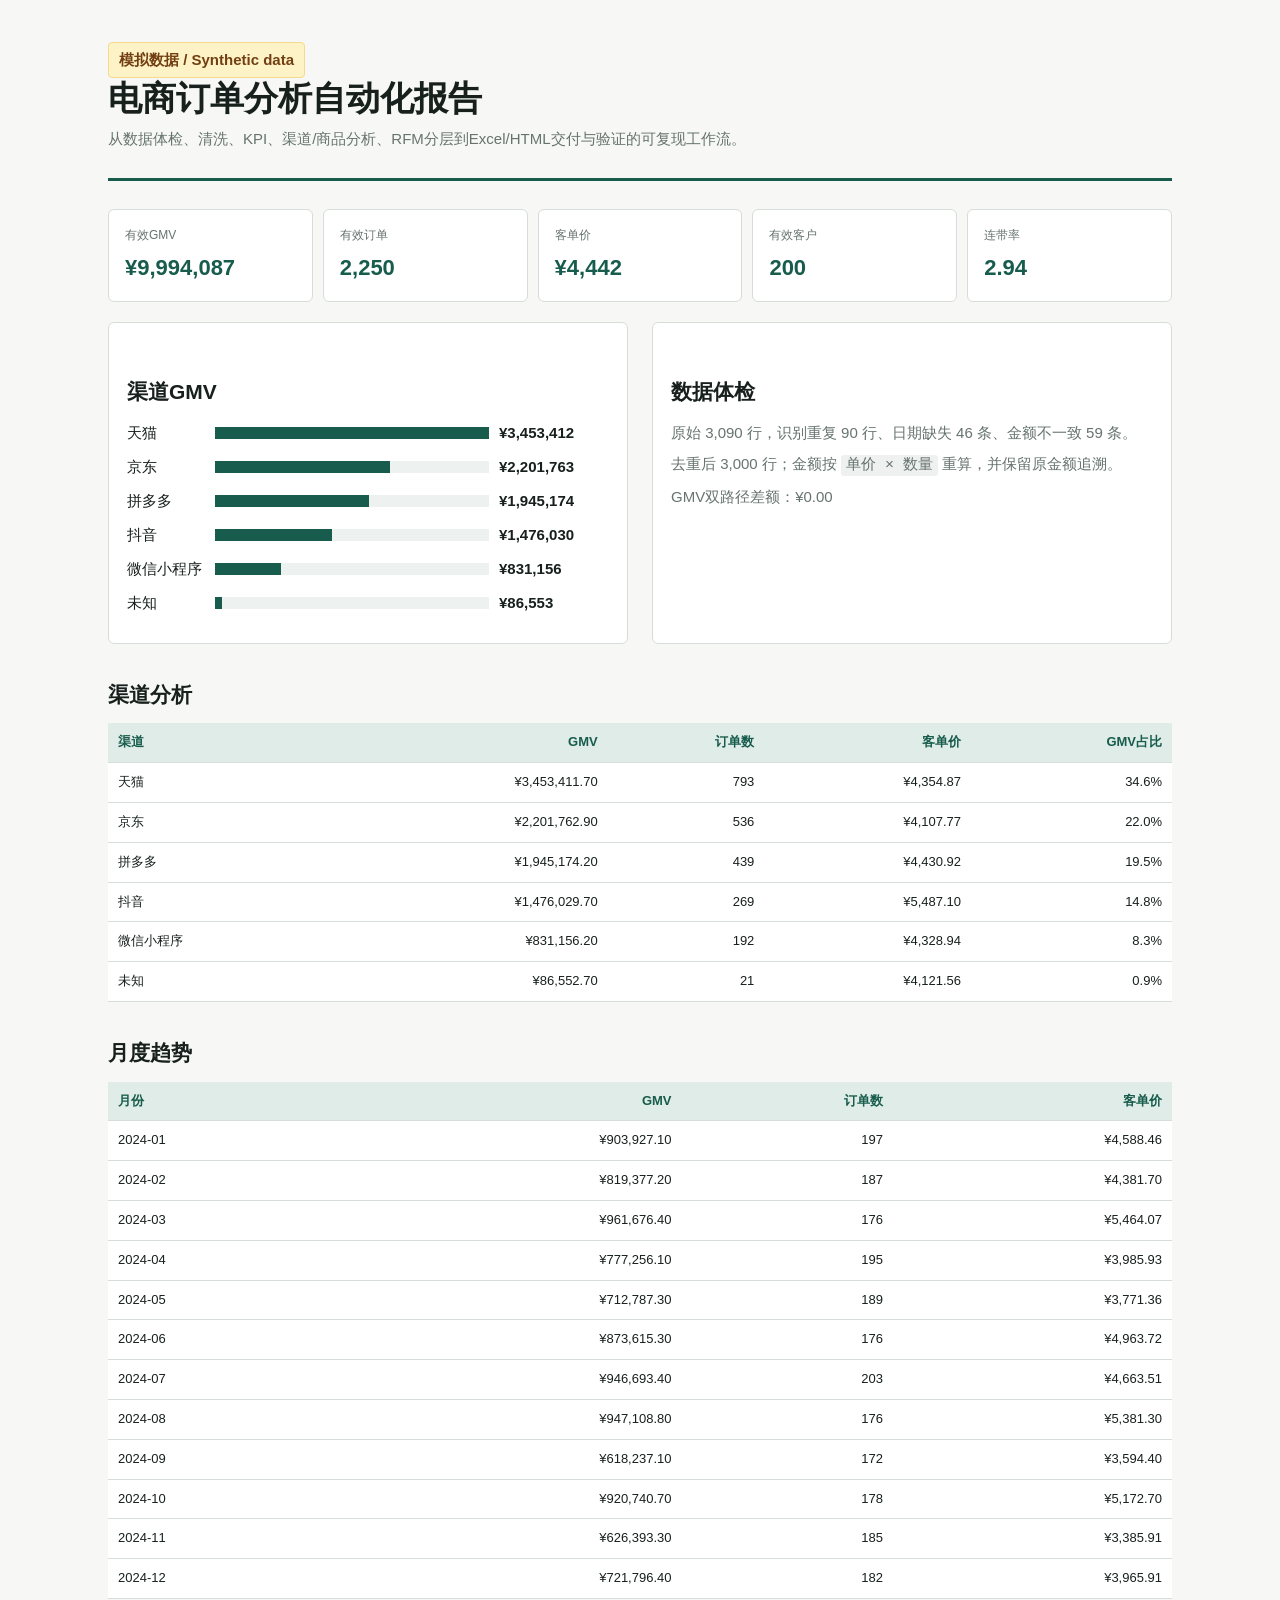
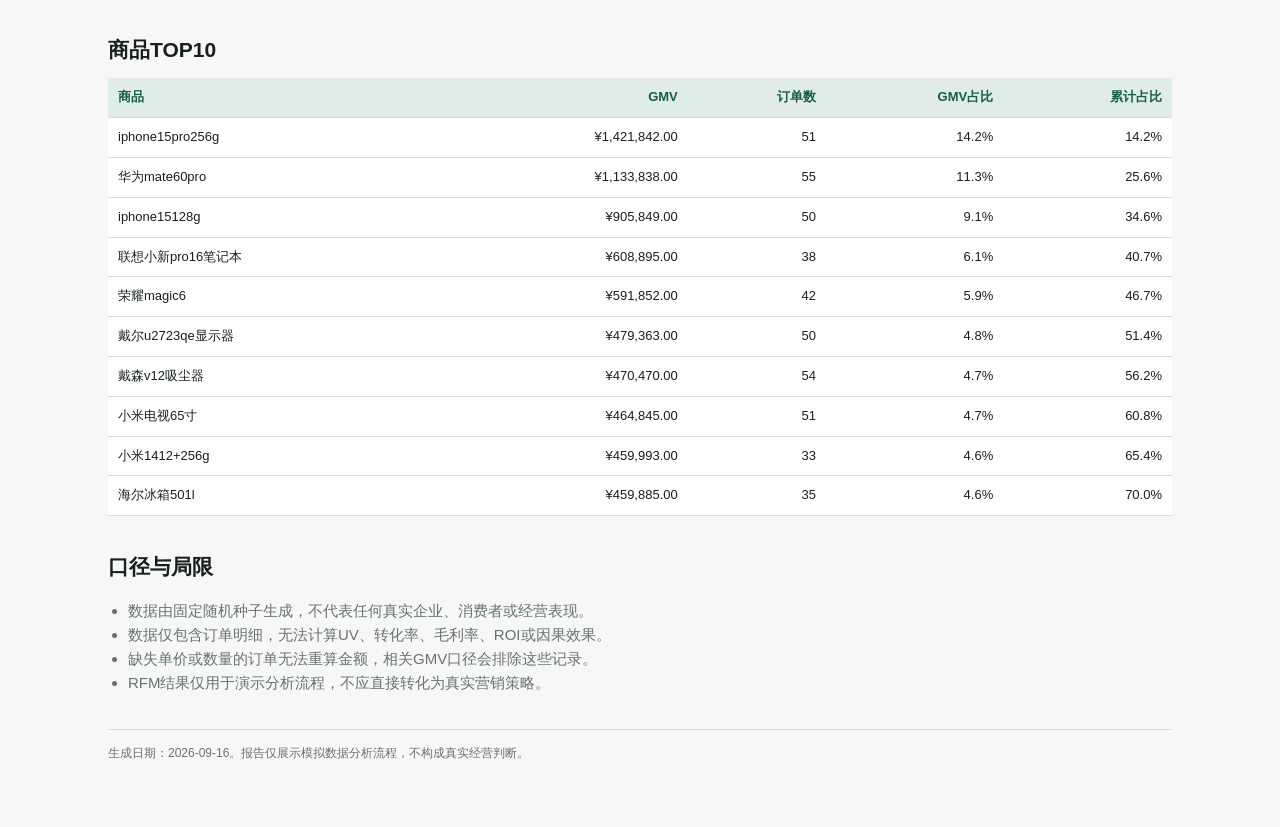
==== artifacts/demo/report.html @ fef367ff "feat: publish reproducible ecommerce analytics agent" ====
<!doctype html>
<html lang="zh-CN"><head><meta charset="utf-8"><meta name="viewport" content="width=device-width,initial-scale=1">
<title>电商订单分析报告（模拟数据）</title><style>
:root{--ink:#17201d;--muted:#66736e;--green:#175c4c;--mint:#dfece7;--paper:#f7f8f6;--line:#d7ddd9;--amber:#b66a19}
*{box-sizing:border-box}body{margin:0;background:var(--paper);color:var(--ink);font:15px/1.6 "Microsoft YaHei",Arial,sans-serif}
main{max-width:1120px;margin:auto;padding:42px 28px 64px}header{border-bottom:3px solid var(--green);padding-bottom:20px;margin-bottom:28px}
h1{font-size:34px;line-height:1.2;margin:0 0 8px}h2{font-size:21px;margin:34px 0 12px}p{margin:7px 0;color:var(--muted)}
.notice{display:inline-block;color:#713f12;background:#fef3c7;border:1px solid #f5d98d;padding:5px 10px;border-radius:4px;font-weight:700}
.kpis{display:grid;grid-template-columns:repeat(5,1fr);gap:10px;margin:20px 0}.kpi{background:white;border:1px solid var(--line);padding:16px;border-radius:6px}
.kpi span{display:block;color:var(--muted);font-size:12px}.kpi strong{display:block;font-size:22px;margin-top:5px;color:var(--green)}
.grid{display:grid;grid-template-columns:1fr 1fr;gap:24px}.panel{background:white;border:1px solid var(--line);padding:18px;border-radius:6px}
.bar-row{display:grid;grid-template-columns:78px 1fr 110px;gap:10px;align-items:center;margin:10px 0}.track{height:12px;background:#edf1ef}.track i{display:block;height:100%;background:var(--green)}
table{width:100%;border-collapse:collapse;background:white;font-size:13px}th,td{padding:9px 10px;border-bottom:1px solid var(--line);text-align:right}th{background:var(--mint);color:var(--green)}th:first-child,td:first-child{text-align:left}
code{background:#eef1ef;padding:2px 5px;border-radius:3px}ul{padding-left:20px;color:var(--muted)}footer{margin-top:34px;padding-top:14px;border-top:1px solid var(--line);color:var(--muted);font-size:12px}
@media(max-width:800px){.kpis{grid-template-columns:repeat(2,1fr)}.grid{grid-template-columns:1fr}main{padding:26px 14px}h1{font-size:28px}}
</style></head><body><main>
<header><span class="notice">模拟数据 / Synthetic data</span><h1>电商订单分析自动化报告</h1>
<p>从数据体检、清洗、KPI、渠道/商品分析、RFM分层到Excel/HTML交付与验证的可复现工作流。</p></header>
<section class="kpis">
<div class="kpi"><span>有效GMV</span><strong>¥9,994,087</strong></div>
<div class="kpi"><span>有效订单</span><strong>2,250</strong></div>
<div class="kpi"><span>客单价</span><strong>¥4,442</strong></div>
<div class="kpi"><span>有效客户</span><strong>200</strong></div>
<div class="kpi"><span>连带率</span><strong>2.94</strong></div>
</section>
<section class="grid"><div class="panel"><h2>渠道GMV</h2><div class="bar-row"><span>天猫</span><div class="track"><i style="width:100.0%"></i></div><b>¥3,453,412</b></div><div class="bar-row"><span>京东</span><div class="track"><i style="width:63.8%"></i></div><b>¥2,201,763</b></div><div class="bar-row"><span>拼多多</span><div class="track"><i style="width:56.3%"></i></div><b>¥1,945,174</b></div><div class="bar-row"><span>抖音</span><div class="track"><i style="width:42.7%"></i></div><b>¥1,476,030</b></div><div class="bar-row"><span>微信小程序</span><div class="track"><i style="width:24.1%"></i></div><b>¥831,156</b></div><div class="bar-row"><span>未知</span><div class="track"><i style="width:2.5%"></i></div><b>¥86,553</b></div></div><div class="panel"><h2>数据体检</h2>
<p>原始 3,090 行，识别重复 90 行、日期缺失 46 条、金额不一致 59 条。</p>
<p>去重后 3,000 行；金额按 <code>单价 × 数量</code> 重算，并保留原金额追溯。</p>
<p>GMV双路径差额：¥0.00</p></div></section>
<h2>渠道分析</h2><div style='overflow:auto'><table><thead><tr><th>渠道</th><th>GMV</th><th>订单数</th><th>客单价</th><th>GMV占比</th></tr></thead><tbody><tr><td>天猫</td><td>¥3,453,411.70</td><td>793</td><td>¥4,354.87</td><td>34.6%</td></tr><tr><td>京东</td><td>¥2,201,762.90</td><td>536</td><td>¥4,107.77</td><td>22.0%</td></tr><tr><td>拼多多</td><td>¥1,945,174.20</td><td>439</td><td>¥4,430.92</td><td>19.5%</td></tr><tr><td>抖音</td><td>¥1,476,029.70</td><td>269</td><td>¥5,487.10</td><td>14.8%</td></tr><tr><td>微信小程序</td><td>¥831,156.20</td><td>192</td><td>¥4,328.94</td><td>8.3%</td></tr><tr><td>未知</td><td>¥86,552.70</td><td>21</td><td>¥4,121.56</td><td>0.9%</td></tr></tbody></table></div>
<h2>月度趋势</h2><div style='overflow:auto'><table><thead><tr><th>月份</th><th>GMV</th><th>订单数</th><th>客单价</th></tr></thead><tbody><tr><td>2024-01</td><td>¥903,927.10</td><td>197</td><td>¥4,588.46</td></tr><tr><td>2024-02</td><td>¥819,377.20</td><td>187</td><td>¥4,381.70</td></tr><tr><td>2024-03</td><td>¥961,676.40</td><td>176</td><td>¥5,464.07</td></tr><tr><td>2024-04</td><td>¥777,256.10</td><td>195</td><td>¥3,985.93</td></tr><tr><td>2024-05</td><td>¥712,787.30</td><td>189</td><td>¥3,771.36</td></tr><tr><td>2024-06</td><td>¥873,615.30</td><td>176</td><td>¥4,963.72</td></tr><tr><td>2024-07</td><td>¥946,693.40</td><td>203</td><td>¥4,663.51</td></tr><tr><td>2024-08</td><td>¥947,108.80</td><td>176</td><td>¥5,381.30</td></tr><tr><td>2024-09</td><td>¥618,237.10</td><td>172</td><td>¥3,594.40</td></tr><tr><td>2024-10</td><td>¥920,740.70</td><td>178</td><td>¥5,172.70</td></tr><tr><td>2024-11</td><td>¥626,393.30</td><td>185</td><td>¥3,385.91</td></tr><tr><td>2024-12</td><td>¥721,796.40</td><td>182</td><td>¥3,965.91</td></tr></tbody></table></div>
<h2>商品TOP10</h2><div style='overflow:auto'><table><thead><tr><th>商品</th><th>GMV</th><th>订单数</th><th>GMV占比</th><th>累计占比</th></tr></thead><tbody><tr><td>iphone15pro256g</td><td>¥1,421,842.00</td><td>51</td><td>14.2%</td><td>14.2%</td></tr><tr><td>华为mate60pro</td><td>¥1,133,838.00</td><td>55</td><td>11.3%</td><td>25.6%</td></tr><tr><td>iphone15128g</td><td>¥905,849.00</td><td>50</td><td>9.1%</td><td>34.6%</td></tr><tr><td>联想小新pro16笔记本</td><td>¥608,895.00</td><td>38</td><td>6.1%</td><td>40.7%</td></tr><tr><td>荣耀magic6</td><td>¥591,852.00</td><td>42</td><td>5.9%</td><td>46.7%</td></tr><tr><td>戴尔u2723qe显示器</td><td>¥479,363.00</td><td>50</td><td>4.8%</td><td>51.4%</td></tr><tr><td>戴森v12吸尘器</td><td>¥470,470.00</td><td>54</td><td>4.7%</td><td>56.2%</td></tr><tr><td>小米电视65寸</td><td>¥464,845.00</td><td>51</td><td>4.7%</td><td>60.8%</td></tr><tr><td>小米1412+256g</td><td>¥459,993.00</td><td>33</td><td>4.6%</td><td>65.4%</td></tr><tr><td>海尔冰箱501l</td><td>¥459,885.00</td><td>35</td><td>4.6%</td><td>70.0%</td></tr></tbody></table></div>
<h2>口径与局限</h2><ul><li>数据由固定随机种子生成，不代表任何真实企业、消费者或经营表现。</li><li>数据仅包含订单明细，无法计算UV、转化率、毛利率、ROI或因果效果。</li><li>缺失单价或数量的订单无法重算金额，相关GMV口径会排除这些记录。</li><li>RFM结果仅用于演示分析流程，不应直接转化为真实营销策略。</li></ul>
<footer>生成日期：2026-09-16。报告仅展示模拟数据分析流程，不构成真实经营判断。</footer>
</main></body></html>
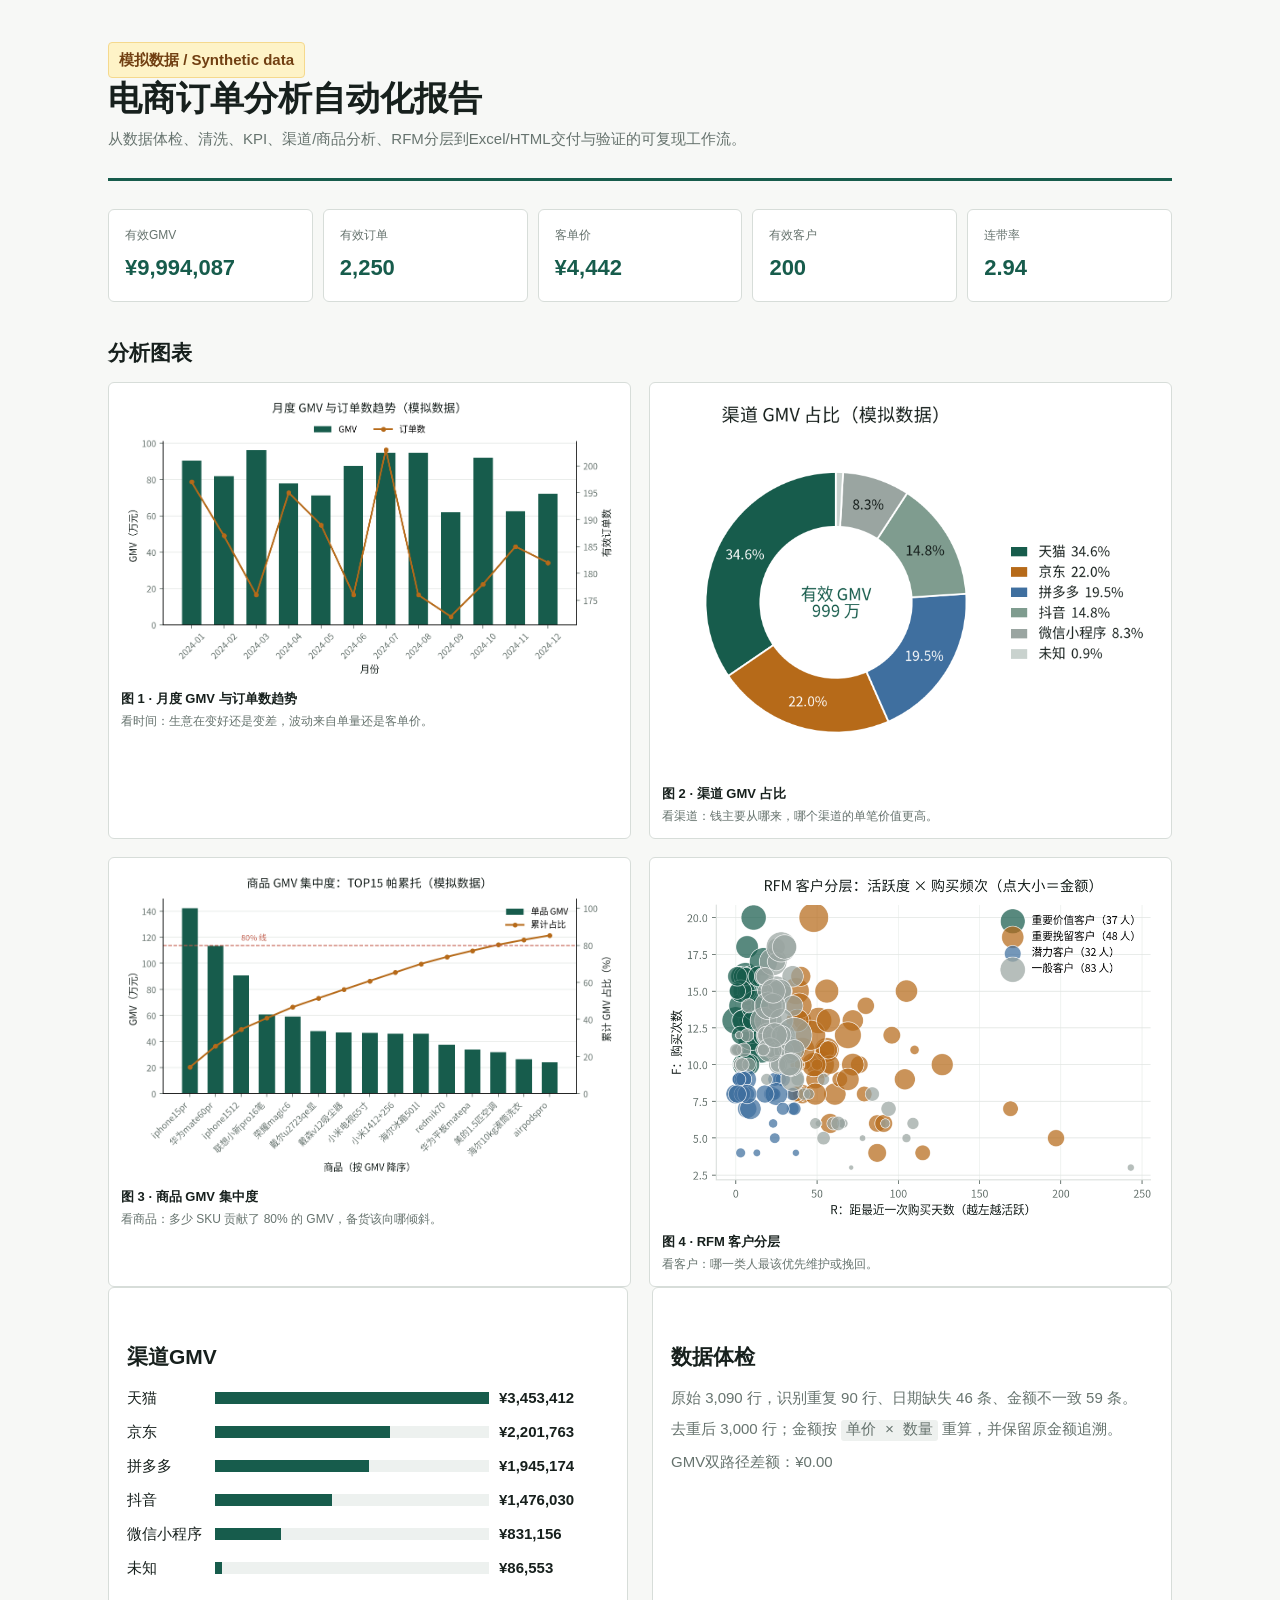
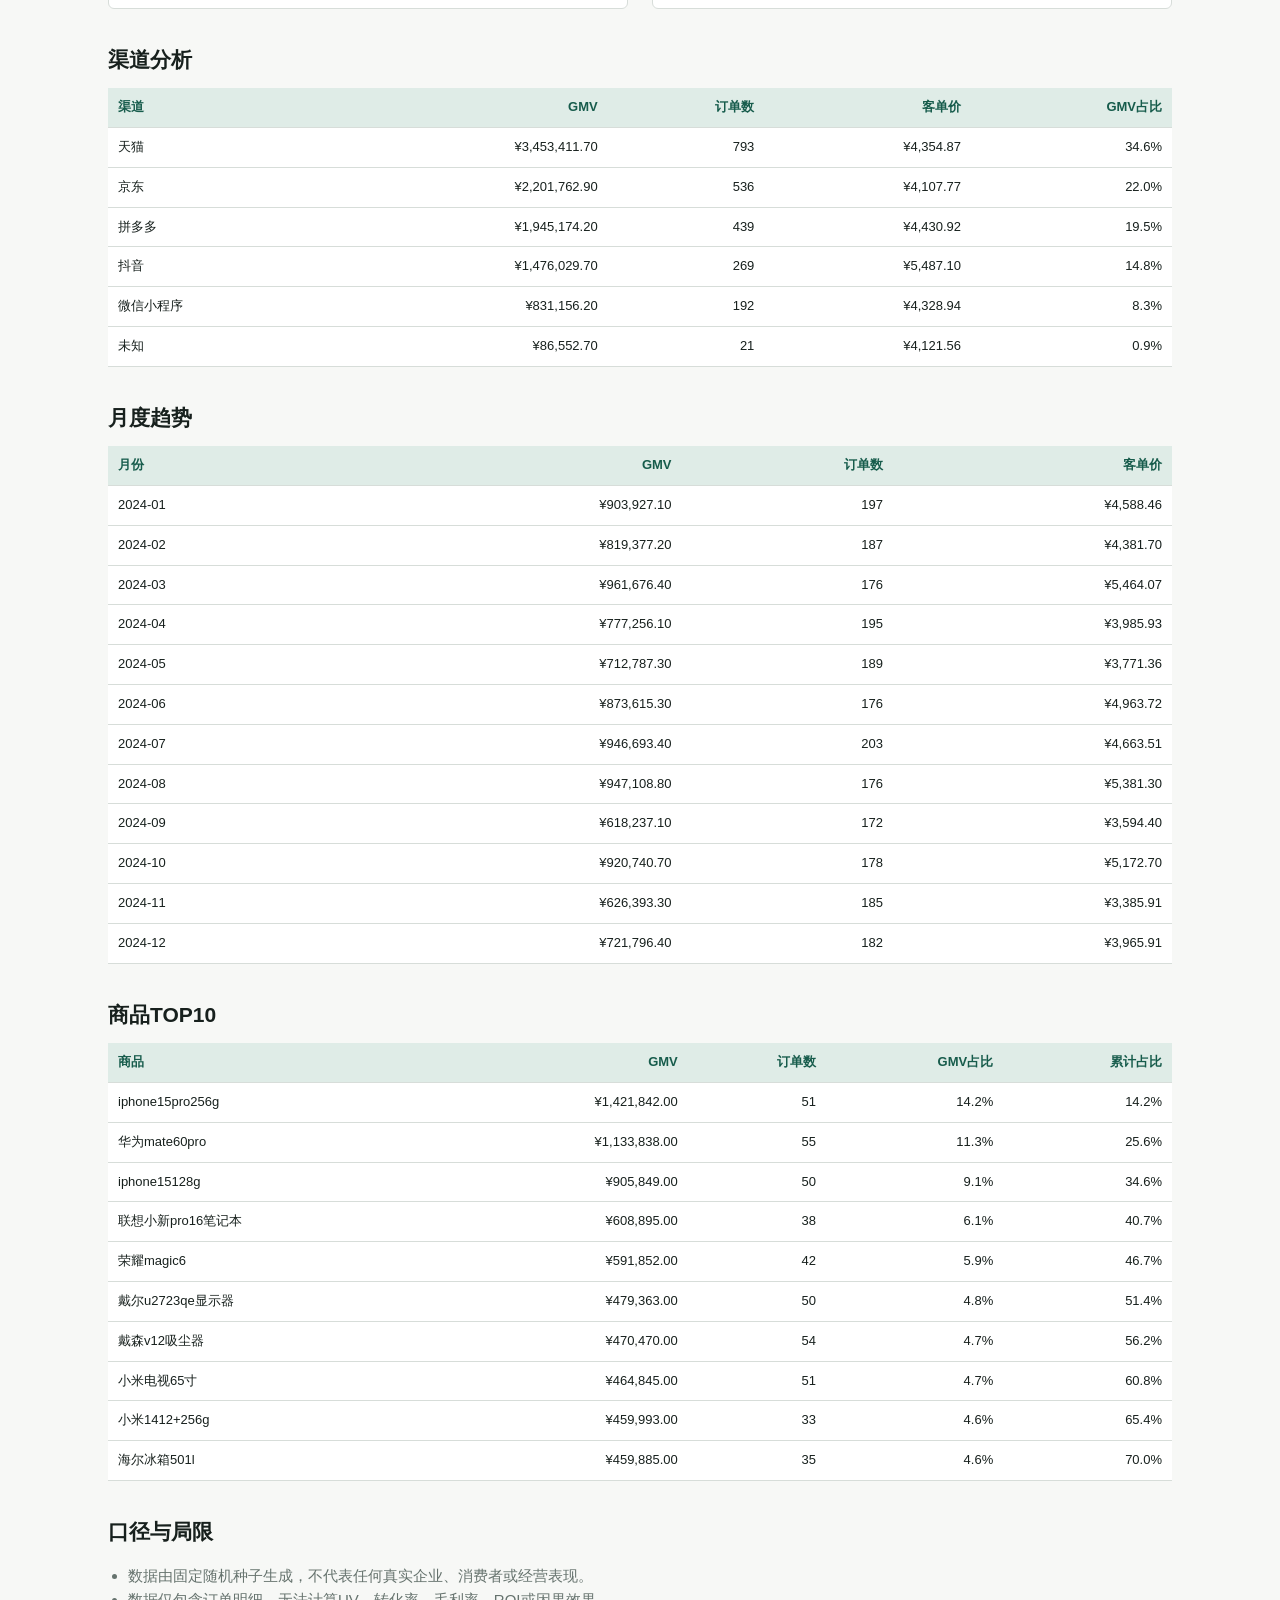
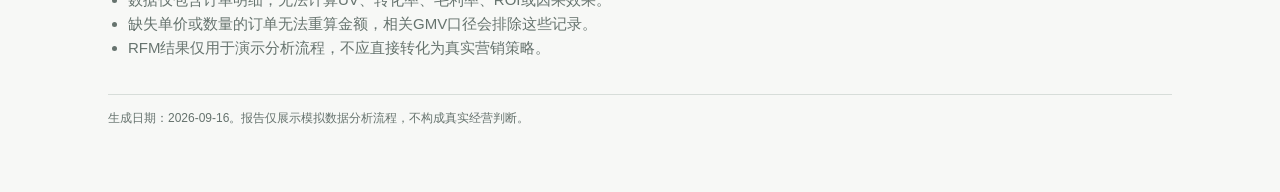
==== commit 53f08598: "chore: 统一 YAML 行尾并重生成示例产物 - .gitattributes 补充 yml/yaml 的 eol=lf，避免工作流文件在 Windows 上被检出为 CRLF - artifa" ====
--- a/artifacts/demo/report.html
+++ b/artifacts/demo/report.html
@@ -12,7 +12,10 @@
 .bar-row{display:grid;grid-template-columns:78px 1fr 110px;gap:10px;align-items:center;margin:10px 0}.track{height:12px;background:#edf1ef}.track i{display:block;height:100%;background:var(--green)}
 table{width:100%;border-collapse:collapse;background:white;font-size:13px}th,td{padding:9px 10px;border-bottom:1px solid var(--line);text-align:right}th{background:var(--mint);color:var(--green)}th:first-child,td:first-child{text-align:left}
 code{background:#eef1ef;padding:2px 5px;border-radius:3px}ul{padding-left:20px;color:var(--muted)}footer{margin-top:34px;padding-top:14px;border-top:1px solid var(--line);color:var(--muted);font-size:12px}
-@media(max-width:800px){.kpis{grid-template-columns:repeat(2,1fr)}.grid{grid-template-columns:1fr}main{padding:26px 14px}h1{font-size:28px}}
+.charts{display:grid;grid-template-columns:1fr 1fr;gap:18px}.chart{margin:0;background:white;border:1px solid var(--line);padding:12px;border-radius:6px}
+.chart img{width:100%;height:auto;display:block}.chart figcaption{margin-top:8px;font-size:12px;color:var(--muted)}
+.chart figcaption b{display:block;color:var(--ink);font-size:13px;margin-bottom:2px}
+@media(max-width:800px){.kpis{grid-template-columns:repeat(2,1fr)}.grid{grid-template-columns:1fr}.charts{grid-template-columns:1fr}main{padding:26px 14px}h1{font-size:28px}}
 </style></head><body><main>
 <header><span class="notice">模拟数据 / Synthetic data</span><h1>电商订单分析自动化报告</h1>
 <p>从数据体检、清洗、KPI、渠道/商品分析、RFM分层到Excel/HTML交付与验证的可复现工作流。</p></header>
@@ -23,6 +26,7 @@
 <div class="kpi"><span>有效客户</span><strong>200</strong></div>
 <div class="kpi"><span>连带率</span><strong>2.94</strong></div>
 </section>
+<h2>分析图表</h2><section class="charts"><figure class="chart"><img src="[data-uri]" alt="图 1 · 月度 GMV 与订单数趋势"><figcaption><b>图 1 · 月度 GMV 与订单数趋势</b><span>看时间：生意在变好还是变差，波动来自单量还是客单价。</span></figcaption></figure><figure class="chart"><img src="[data-uri]" alt="图 2 · 渠道 GMV 占比"><figcaption><b>图 2 · 渠道 GMV 占比</b><span>看渠道：钱主要从哪来，哪个渠道的单笔价值更高。</span></figcaption></figure><figure class="chart"><img src="[data-uri]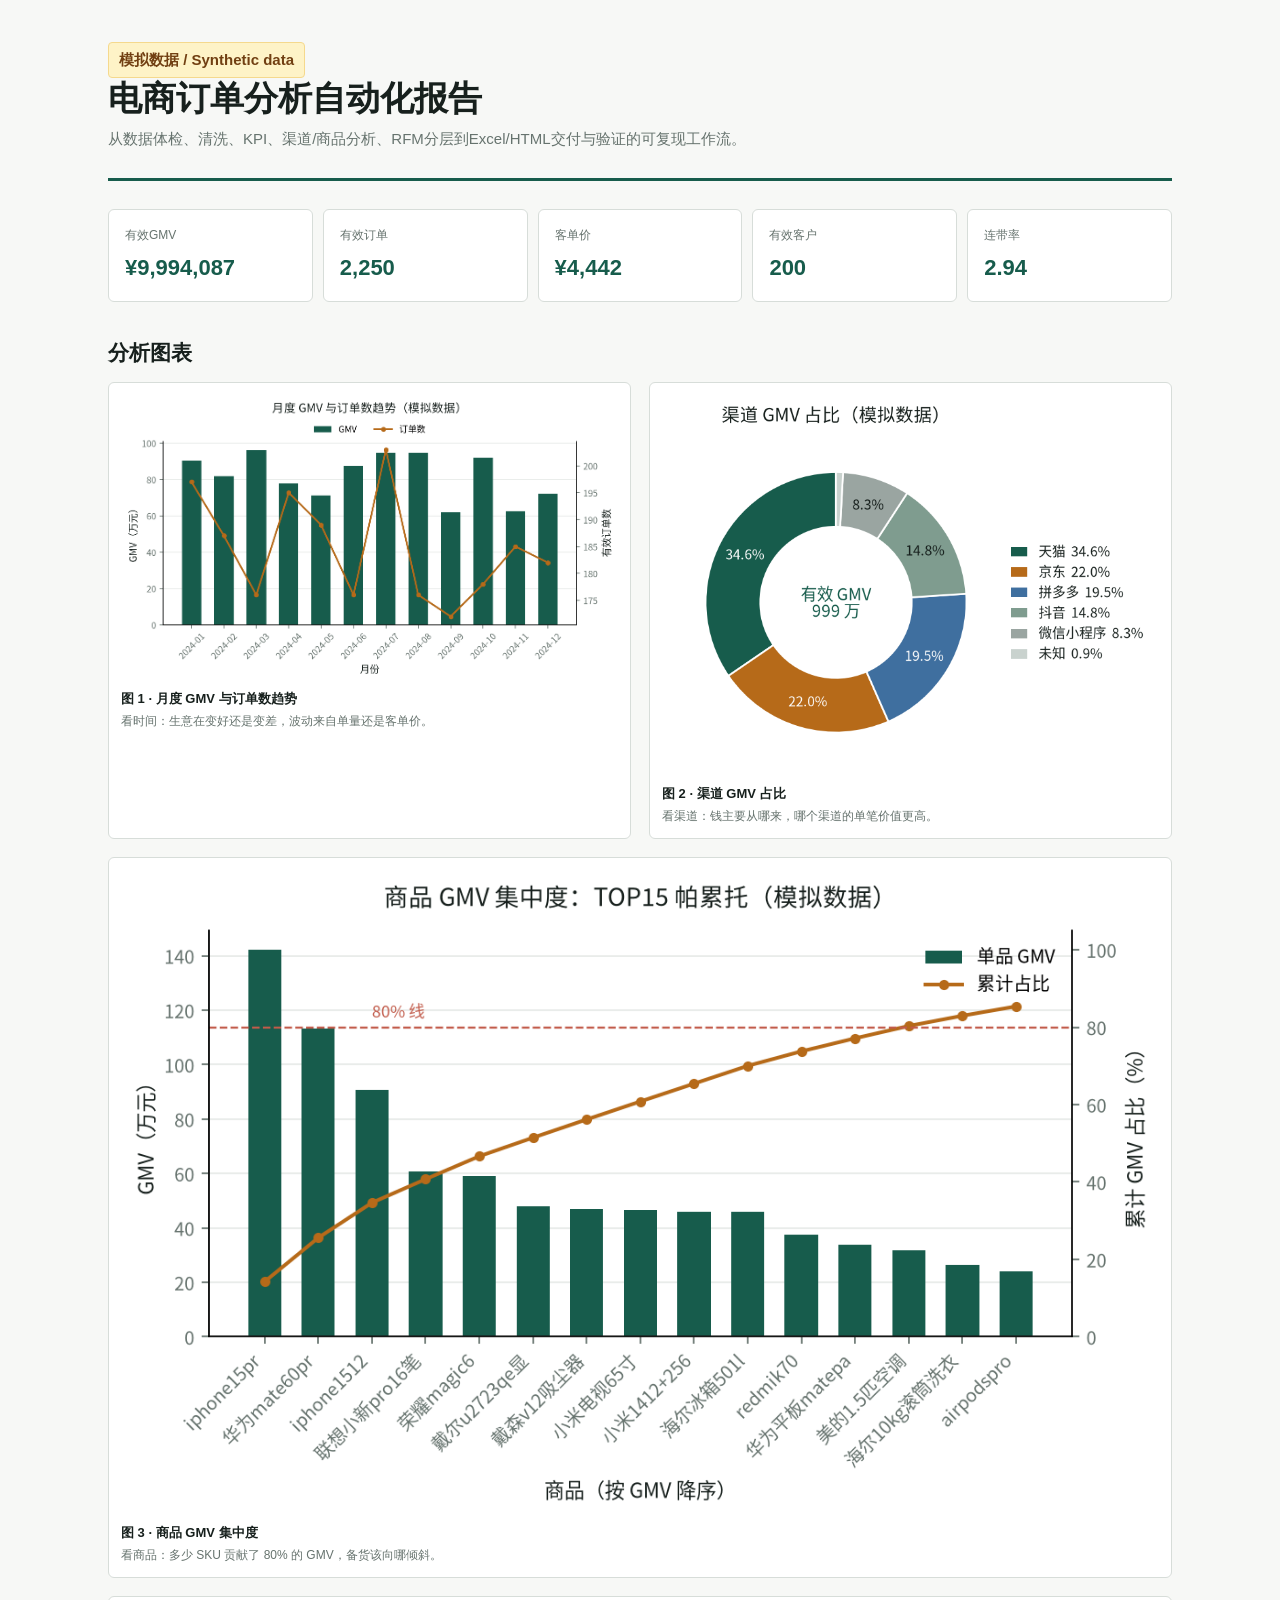
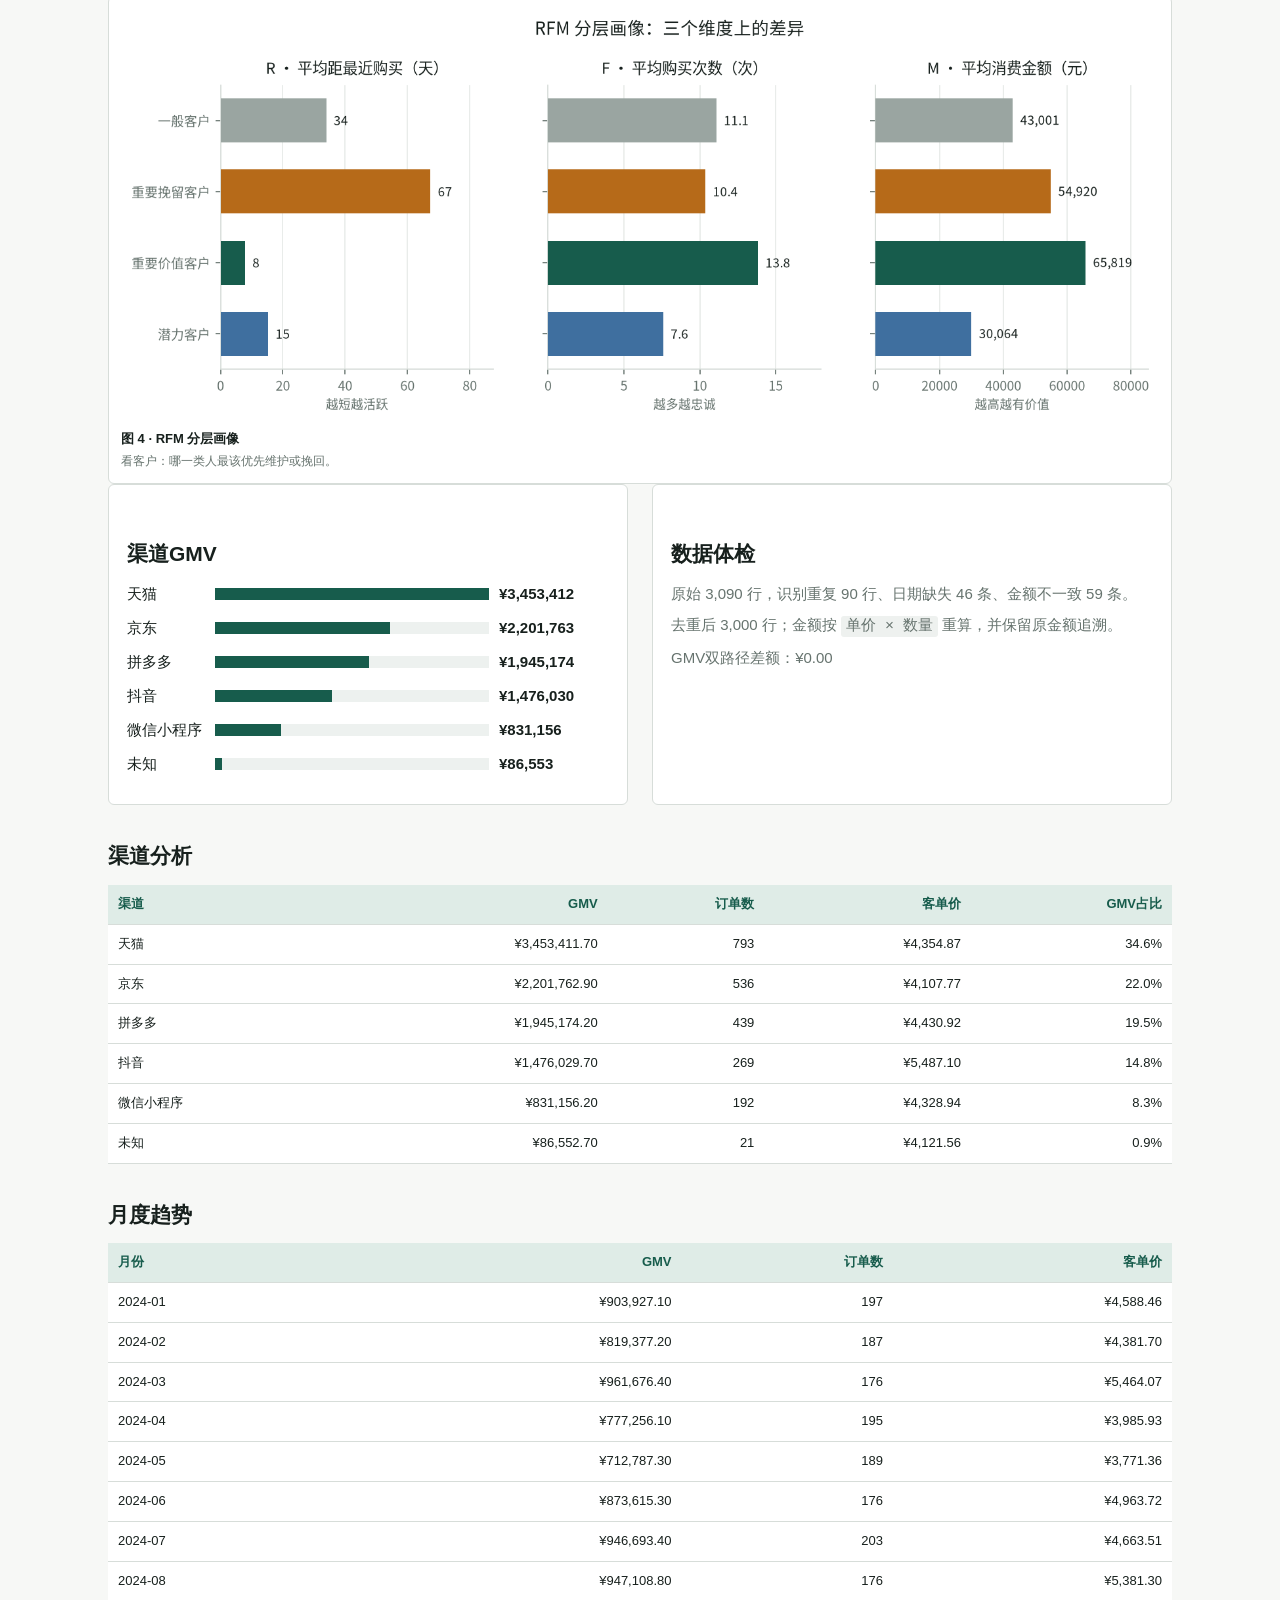
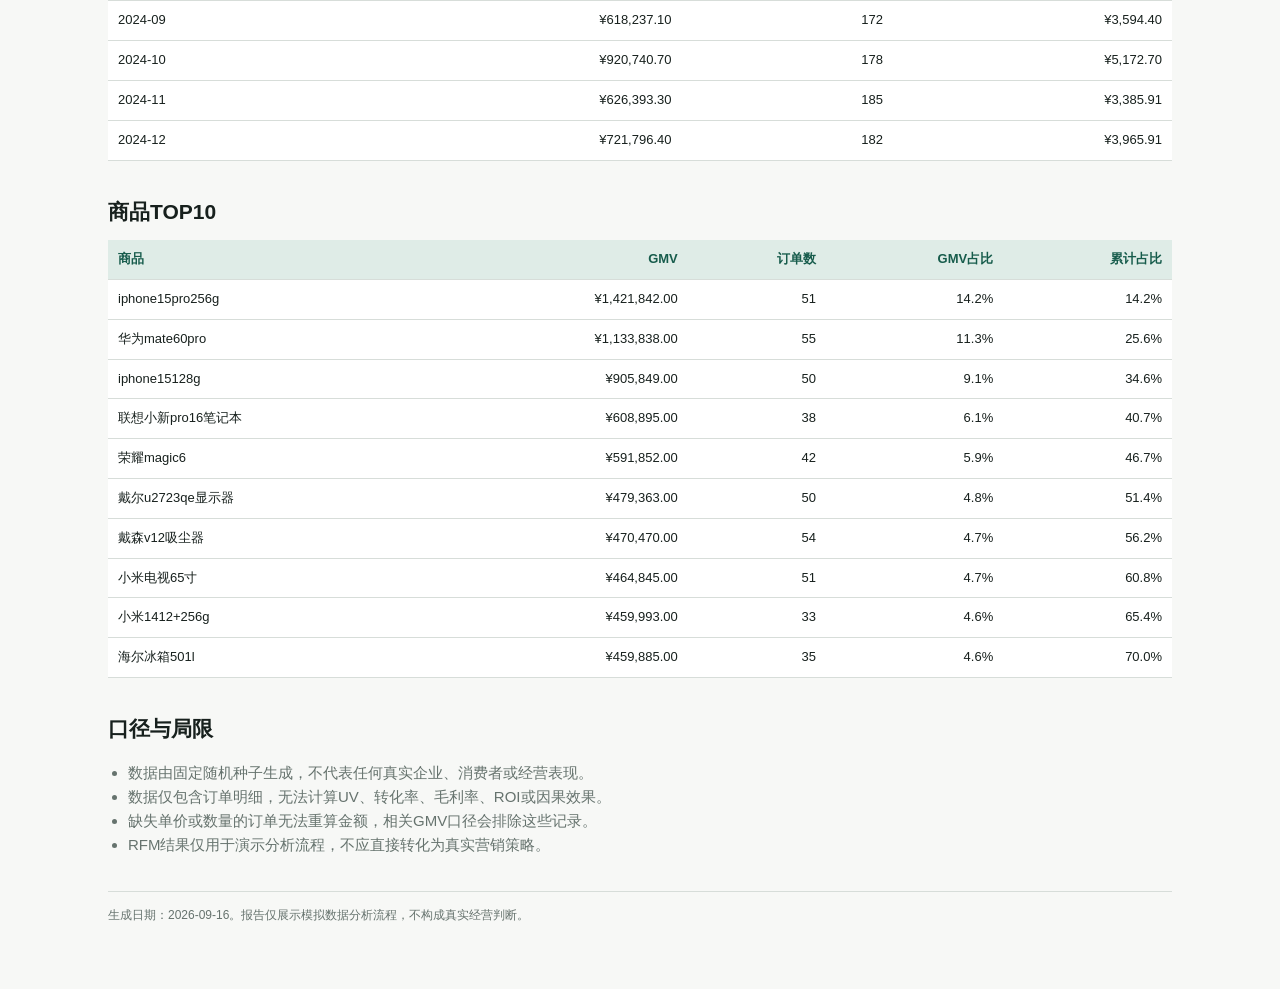
==== commit db911b58: "feat(charts): RFM 改用分层画像小倍数图 原散点图把 200 个客户画在 R-F 平面上、点大小表示金额，实际读不出来：  - 气泡的 R 值集中在 0-60 天、F 值集中在 2-2" ====
--- a/artifacts/demo/report.html
+++ b/artifacts/demo/report.html
@@ -12,7 +12,7 @@
 .bar-row{display:grid;grid-template-columns:78px 1fr 110px;gap:10px;align-items:center;margin:10px 0}.track{height:12px;background:#edf1ef}.track i{display:block;height:100%;background:var(--green)}
 table{width:100%;border-collapse:collapse;background:white;font-size:13px}th,td{padding:9px 10px;border-bottom:1px solid var(--line);text-align:right}th{background:var(--mint);color:var(--green)}th:first-child,td:first-child{text-align:left}
 code{background:#eef1ef;padding:2px 5px;border-radius:3px}ul{padding-left:20px;color:var(--muted)}footer{margin-top:34px;padding-top:14px;border-top:1px solid var(--line);color:var(--muted);font-size:12px}
-.charts{display:grid;grid-template-columns:1fr 1fr;gap:18px}.chart{margin:0;background:white;border:1px solid var(--line);padding:12px;border-radius:6px}
+.charts{display:grid;grid-template-columns:1fr 1fr;gap:18px}.chart{margin:0;background:white;border:1px solid var(--line);padding:12px;border-radius:6px}.chart.wide{grid-column:1/-1}
 .chart img{width:100%;height:auto;display:block}.chart figcaption{margin-top:8px;font-size:12px;color:var(--muted)}
 .chart figcaption b{display:block;color:var(--ink);font-size:13px;margin-bottom:2px}
 @media(max-width:800px){.kpis{grid-template-columns:repeat(2,1fr)}.grid{grid-template-columns:1fr}.charts{grid-template-columns:1fr}main{padding:26px 14px}h1{font-size:28px}}
@@ -26,7 +26,7 @@
 <div class="kpi"><span>有效客户</span><strong>200</strong></div>
 <div class="kpi"><span>连带率</span><strong>2.94</strong></div>
 </section>
-<h2>分析图表</h2><section class="charts"><figure class="chart"><img src="[data-uri]" alt="图 1 · 月度 GMV 与订单数趋势"><figcaption><b>图 1 · 月度 GMV 与订单数趋势</b><span>看时间：生意在变好还是变差，波动来自单量还是客单价。</span></figcaption></figure><figure class="chart"><img src="[data-uri]" alt="图 2 · 渠道 GMV 占比"><figcaption><b>图 2 · 渠道 GMV 占比</b><span>看渠道：钱主要从哪来，哪个渠道的单笔价值更高。</span></figcaption></figure><figure class="chart"><img src="[data-uri]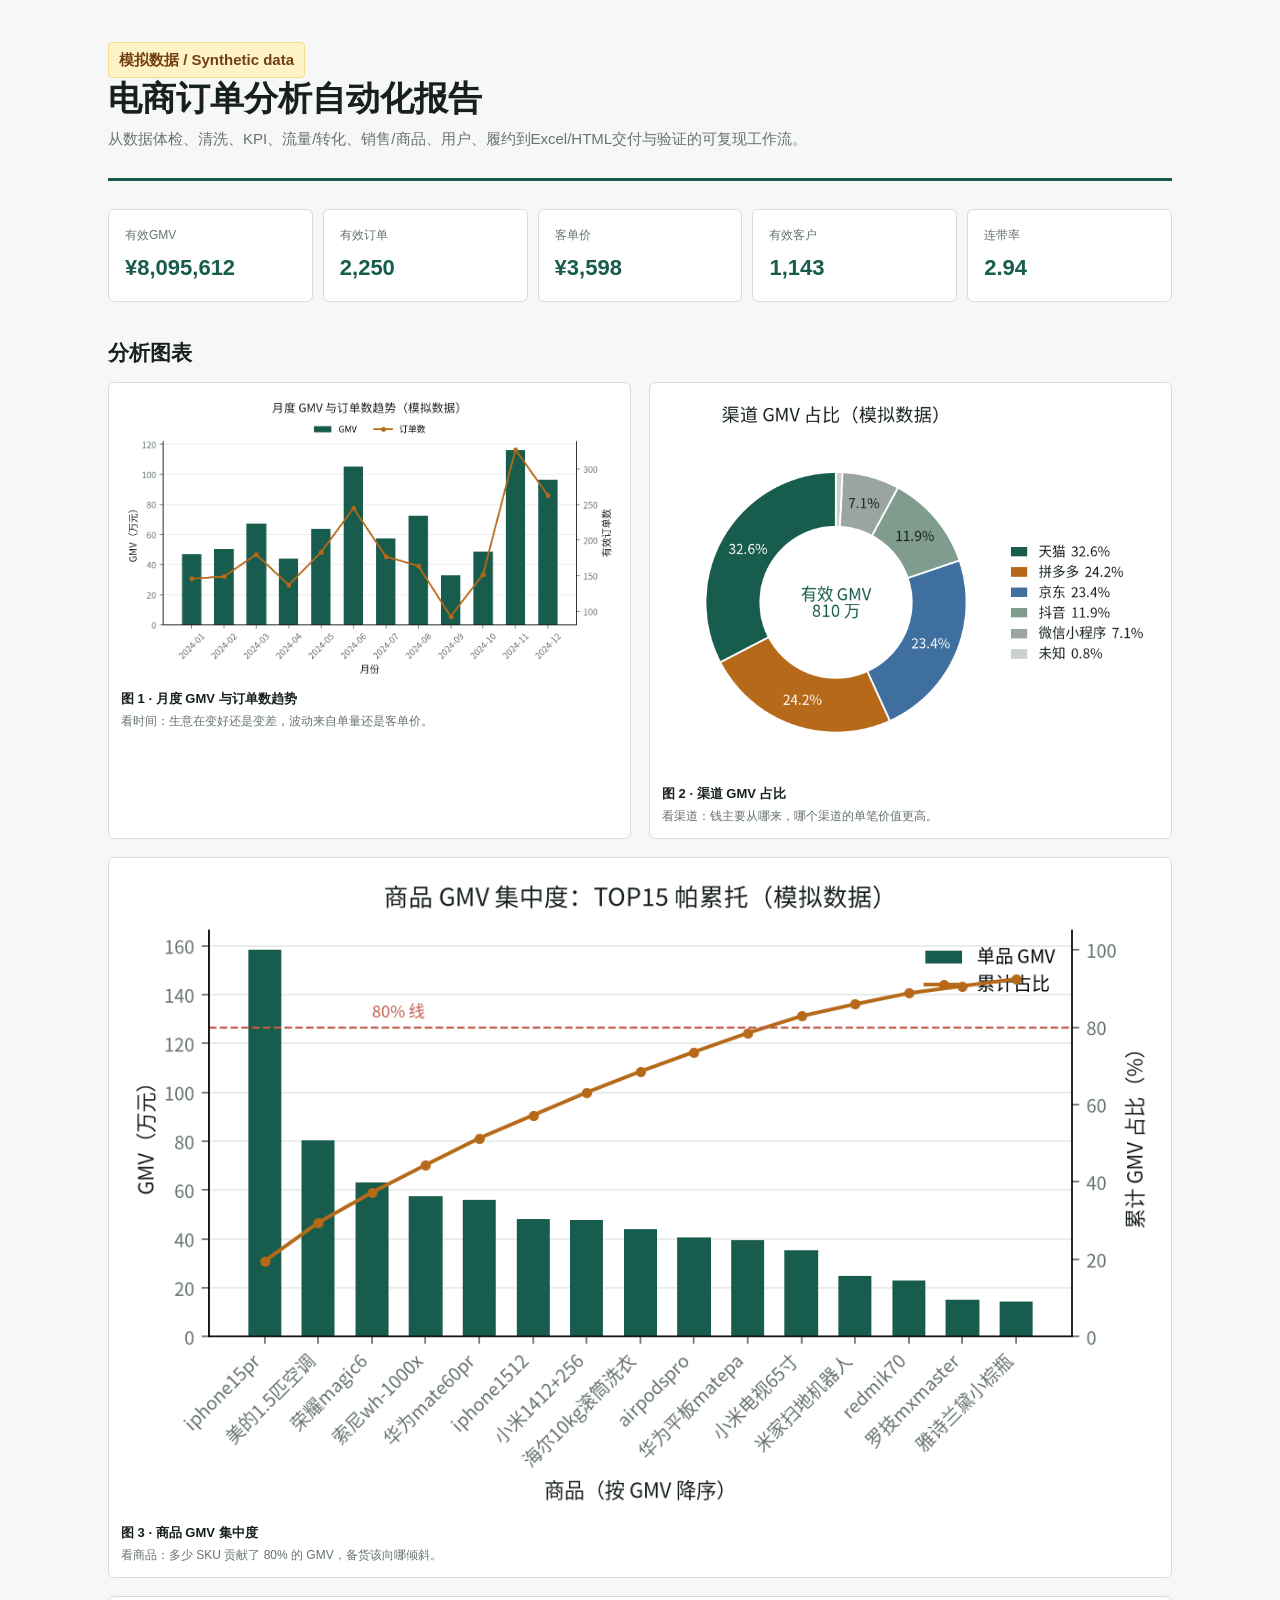
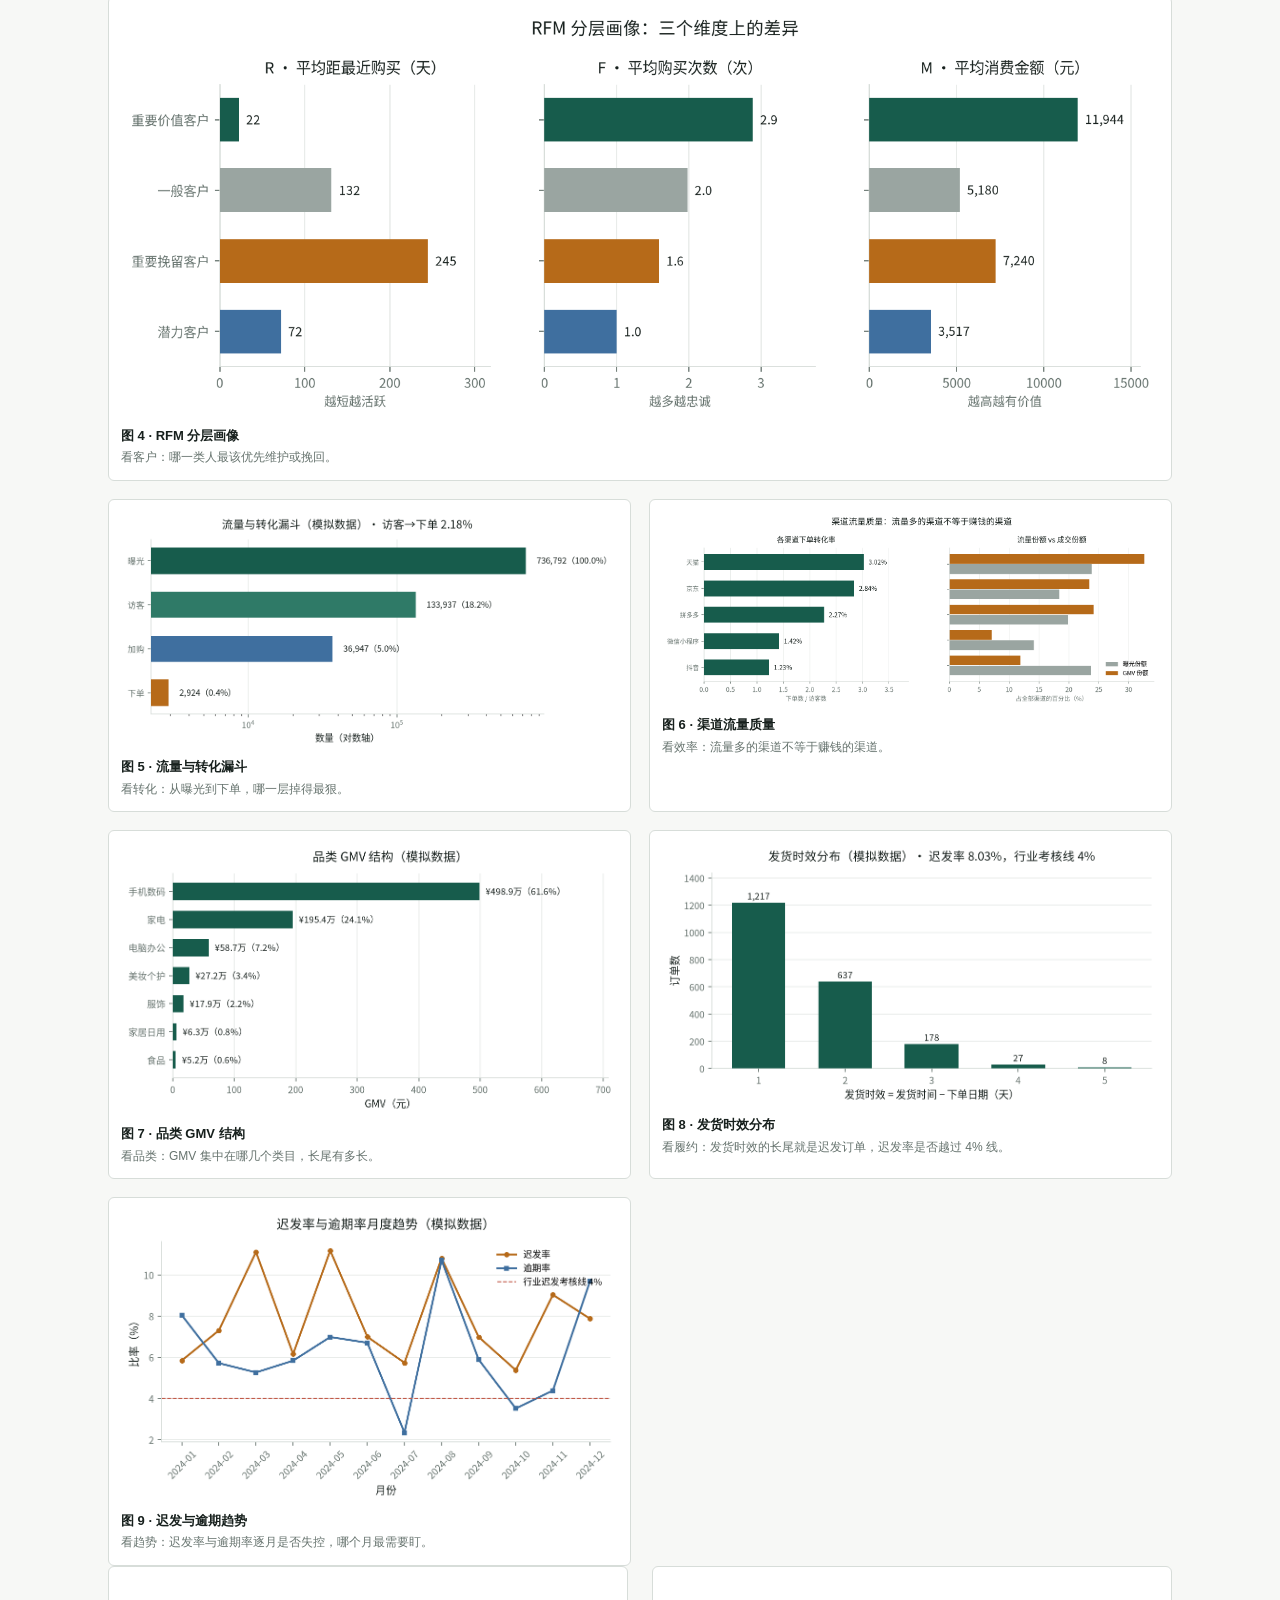
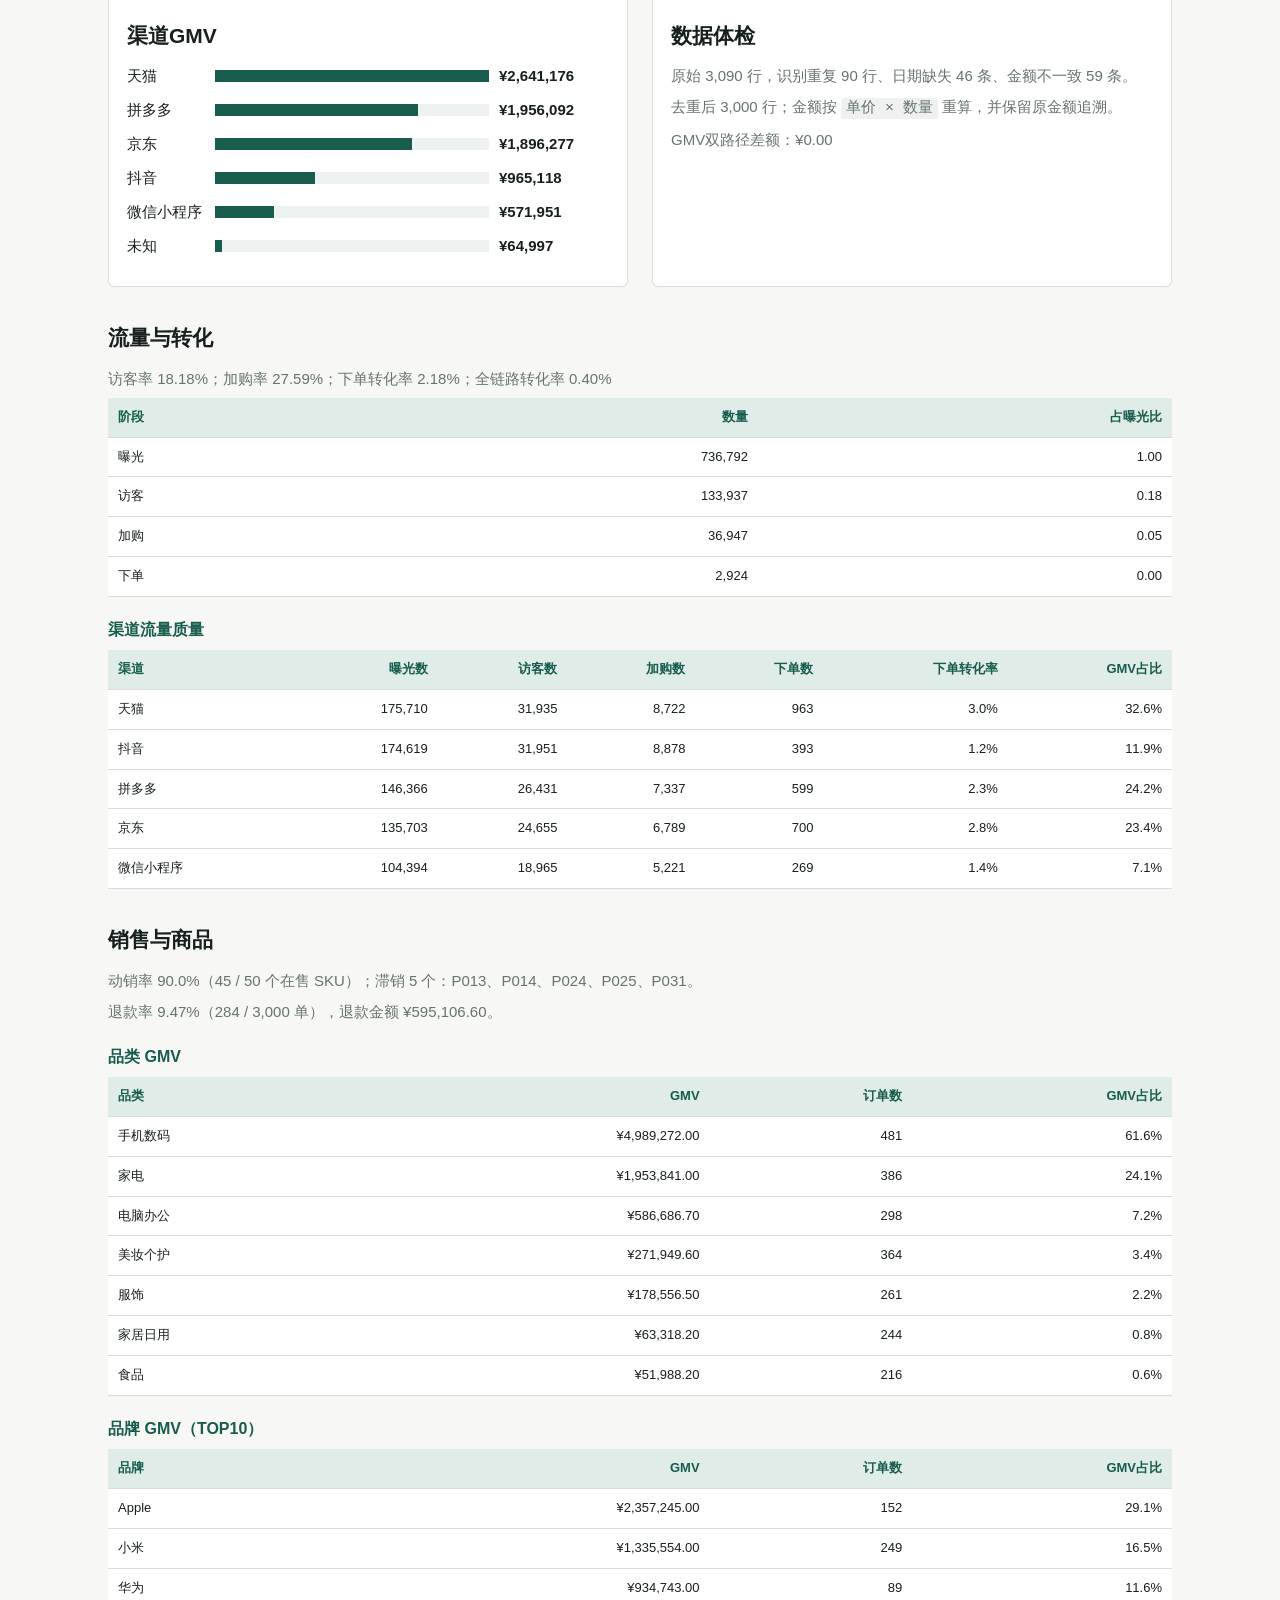
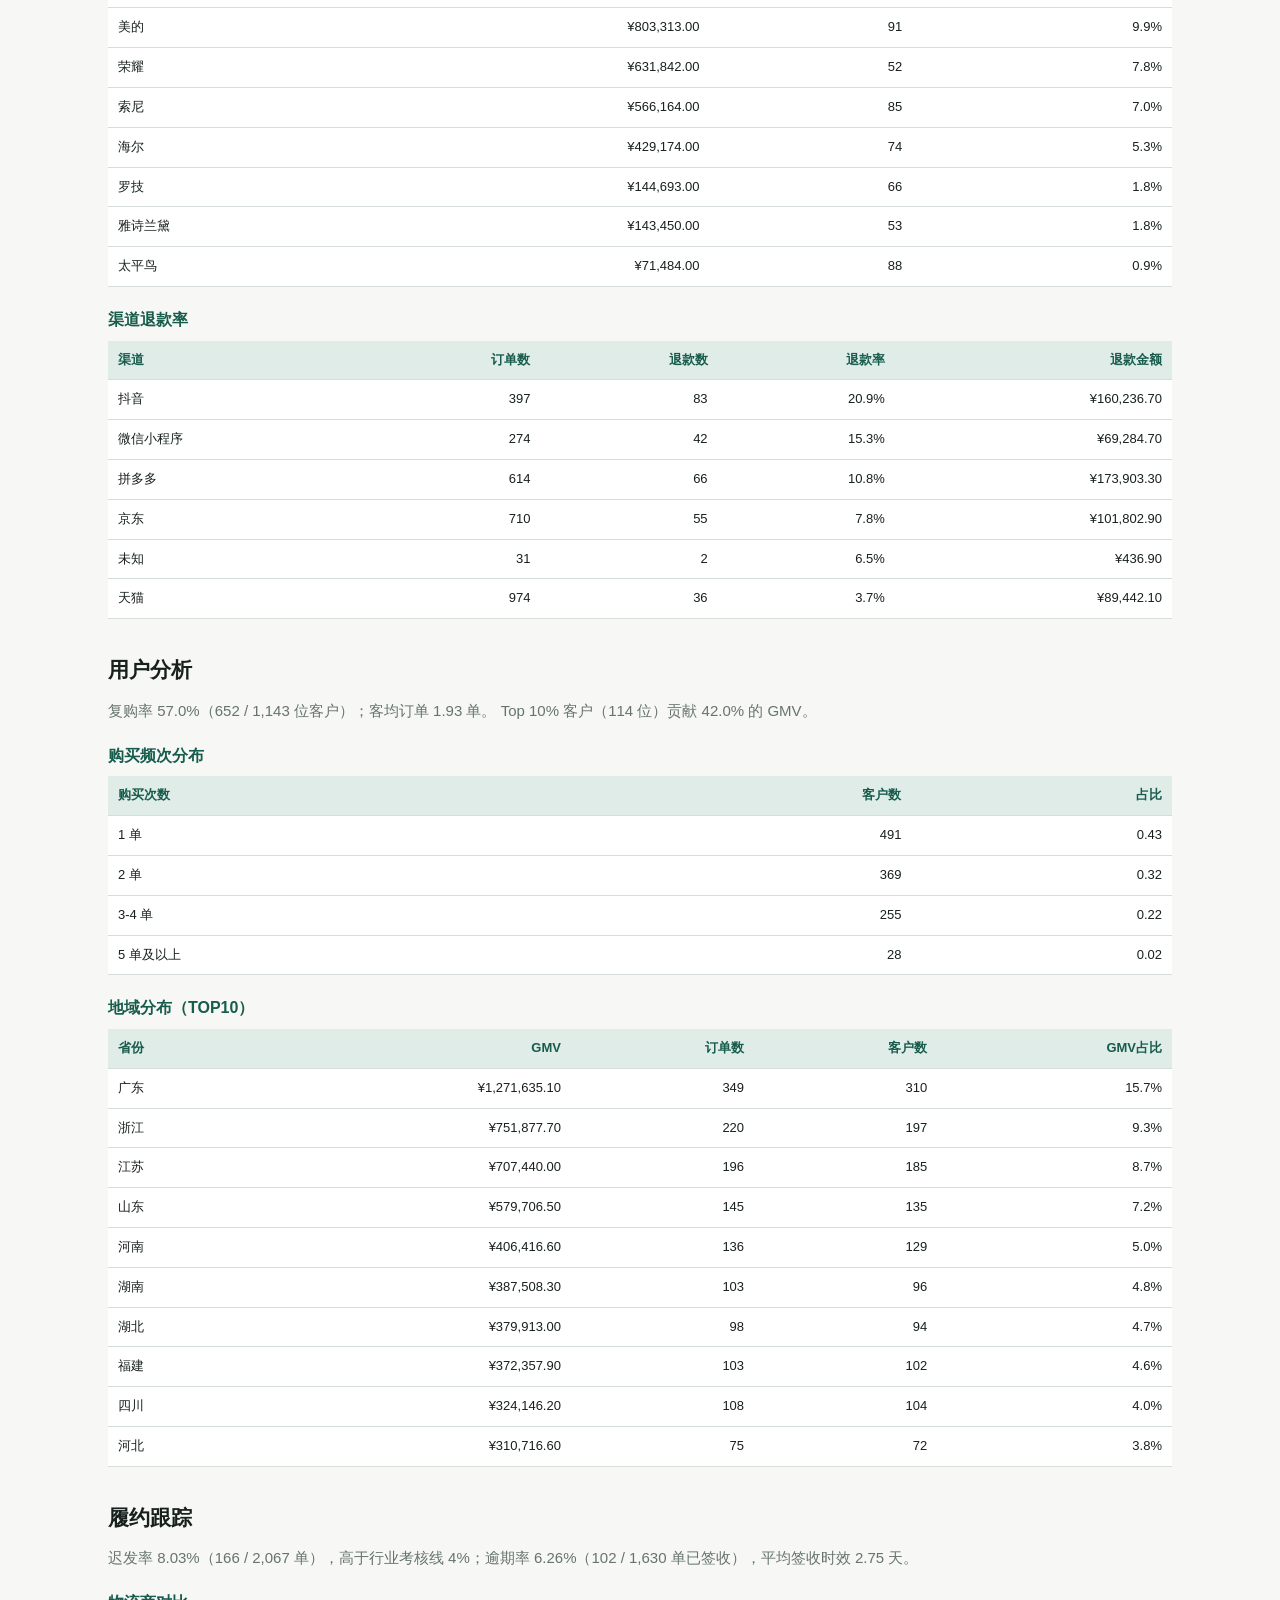
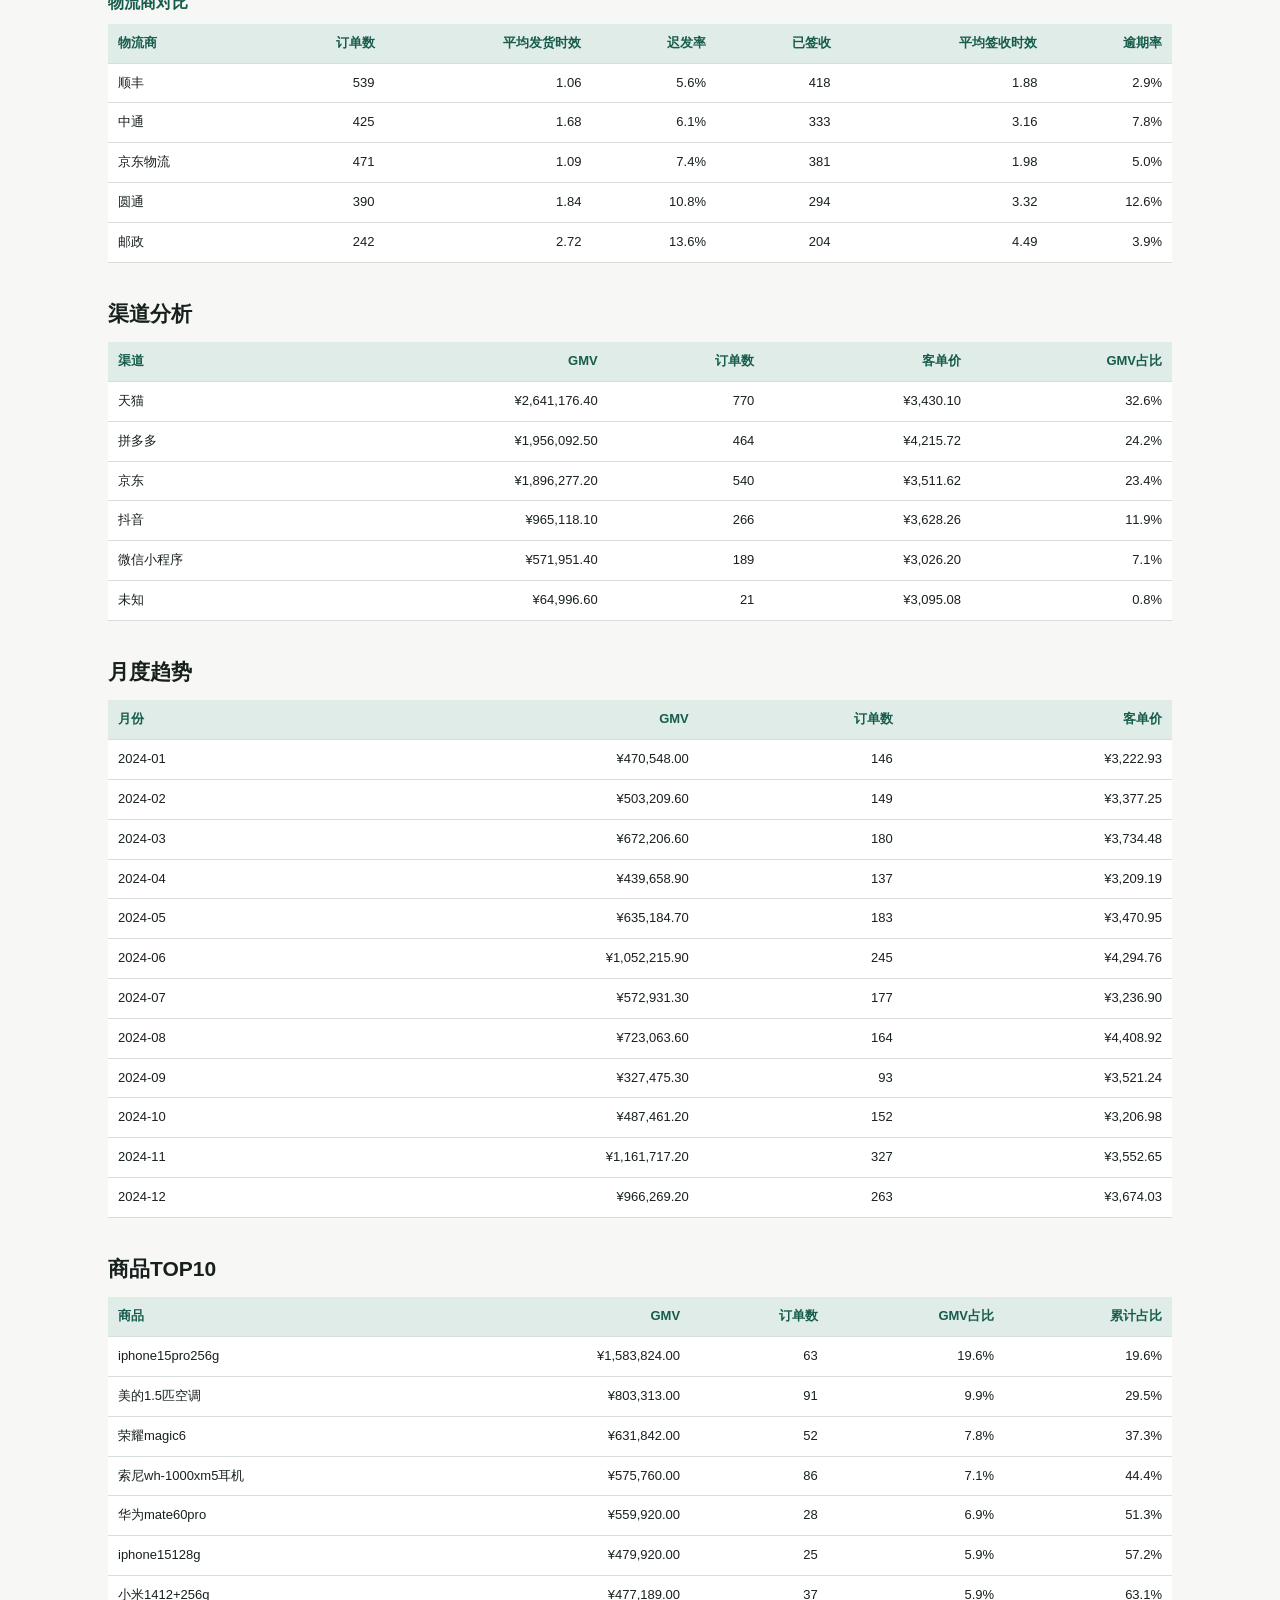
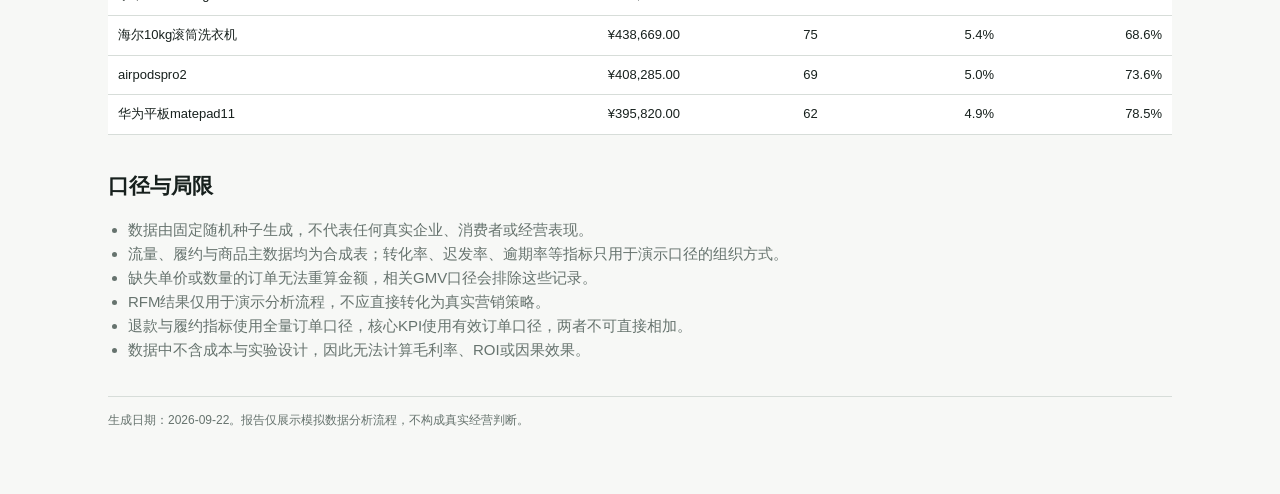
==== commit 7cadc938: "feat(analysis): 新增流量/销售/用户/履约四大分析维度 把 analyze_orders 拆成 analysis/ 子包，按电商行业通用的四个维度组织指标： 流量与转化、销售与商品、用" ====
--- a/artifacts/demo/report.html
+++ b/artifacts/demo/report.html
@@ -4,7 +4,7 @@
 :root{--ink:#17201d;--muted:#66736e;--green:#175c4c;--mint:#dfece7;--paper:#f7f8f6;--line:#d7ddd9;--amber:#b66a19}
 *{box-sizing:border-box}body{margin:0;background:var(--paper);color:var(--ink);font:15px/1.6 "Microsoft YaHei",Arial,sans-serif}
 main{max-width:1120px;margin:auto;padding:42px 28px 64px}header{border-bottom:3px solid var(--green);padding-bottom:20px;margin-bottom:28px}
-h1{font-size:34px;line-height:1.2;margin:0 0 8px}h2{font-size:21px;margin:34px 0 12px}p{margin:7px 0;color:var(--muted)}
+h1{font-size:34px;line-height:1.2;margin:0 0 8px}h2{font-size:21px;margin:34px 0 12px}h3{font-size:16px;margin:20px 0 8px;color:var(--green)}p{margin:7px 0;color:var(--muted)}
 .notice{display:inline-block;color:#713f12;background:#fef3c7;border:1px solid #f5d98d;padding:5px 10px;border-radius:4px;font-weight:700}
 .kpis{display:grid;grid-template-columns:repeat(5,1fr);gap:10px;margin:20px 0}.kpi{background:white;border:1px solid var(--line);padding:16px;border-radius:6px}
 .kpi span{display:block;color:var(--muted);font-size:12px}.kpi strong{display:block;font-size:22px;margin-top:5px;color:var(--green)}
@@ -18,22 +18,26 @@
 @media(max-width:800px){.kpis{grid-template-columns:repeat(2,1fr)}.grid{grid-template-columns:1fr}.charts{grid-template-columns:1fr}main{padding:26px 14px}h1{font-size:28px}}
 </style></head><body><main>
 <header><span class="notice">模拟数据 / Synthetic data</span><h1>电商订单分析自动化报告</h1>
-<p>从数据体检、清洗、KPI、渠道/商品分析、RFM分层到Excel/HTML交付与验证的可复现工作流。</p></header>
+<p>从数据体检、清洗、KPI、流量/转化、销售/商品、用户、履约到Excel/HTML交付与验证的可复现工作流。</p></header>
 <section class="kpis">
-<div class="kpi"><span>有效GMV</span><strong>¥9,994,087</strong></div>
+<div class="kpi"><span>有效GMV</span><strong>¥8,095,612</strong></div>
 <div class="kpi"><span>有效订单</span><strong>2,250</strong></div>
-<div class="kpi"><span>客单价</span><strong>¥4,442</strong></div>
-<div class="kpi"><span>有效客户</span><strong>200</strong></div>
+<div class="kpi"><span>客单价</span><strong>¥3,598</strong></div>
+<div class="kpi"><span>有效客户</span><strong>1,143</strong></div>
 <div class="kpi"><span>连带率</span><strong>2.94</strong></div>
 </section>
-<h2>分析图表</h2><section class="charts"><figure class="chart"><img src="[data-uri]" alt="图 1 · 月度 GMV 与订单数趋势"><figcaption><b>图 1 · 月度 GMV 与订单数趋势</b><span>看时间：生意在变好还是变差，波动来自单量还是客单价。</span></figcaption></figure><figure class="chart"><img src="[data-uri]" alt="图 2 · 渠道 GMV 占比"><figcaption><b>图 2 · 渠道 GMV 占比</b><span>看渠道：钱主要从哪来，哪个渠道的单笔价值更高。</span></figcaption></figure><figure class="chart wide"><img src="[data-uri]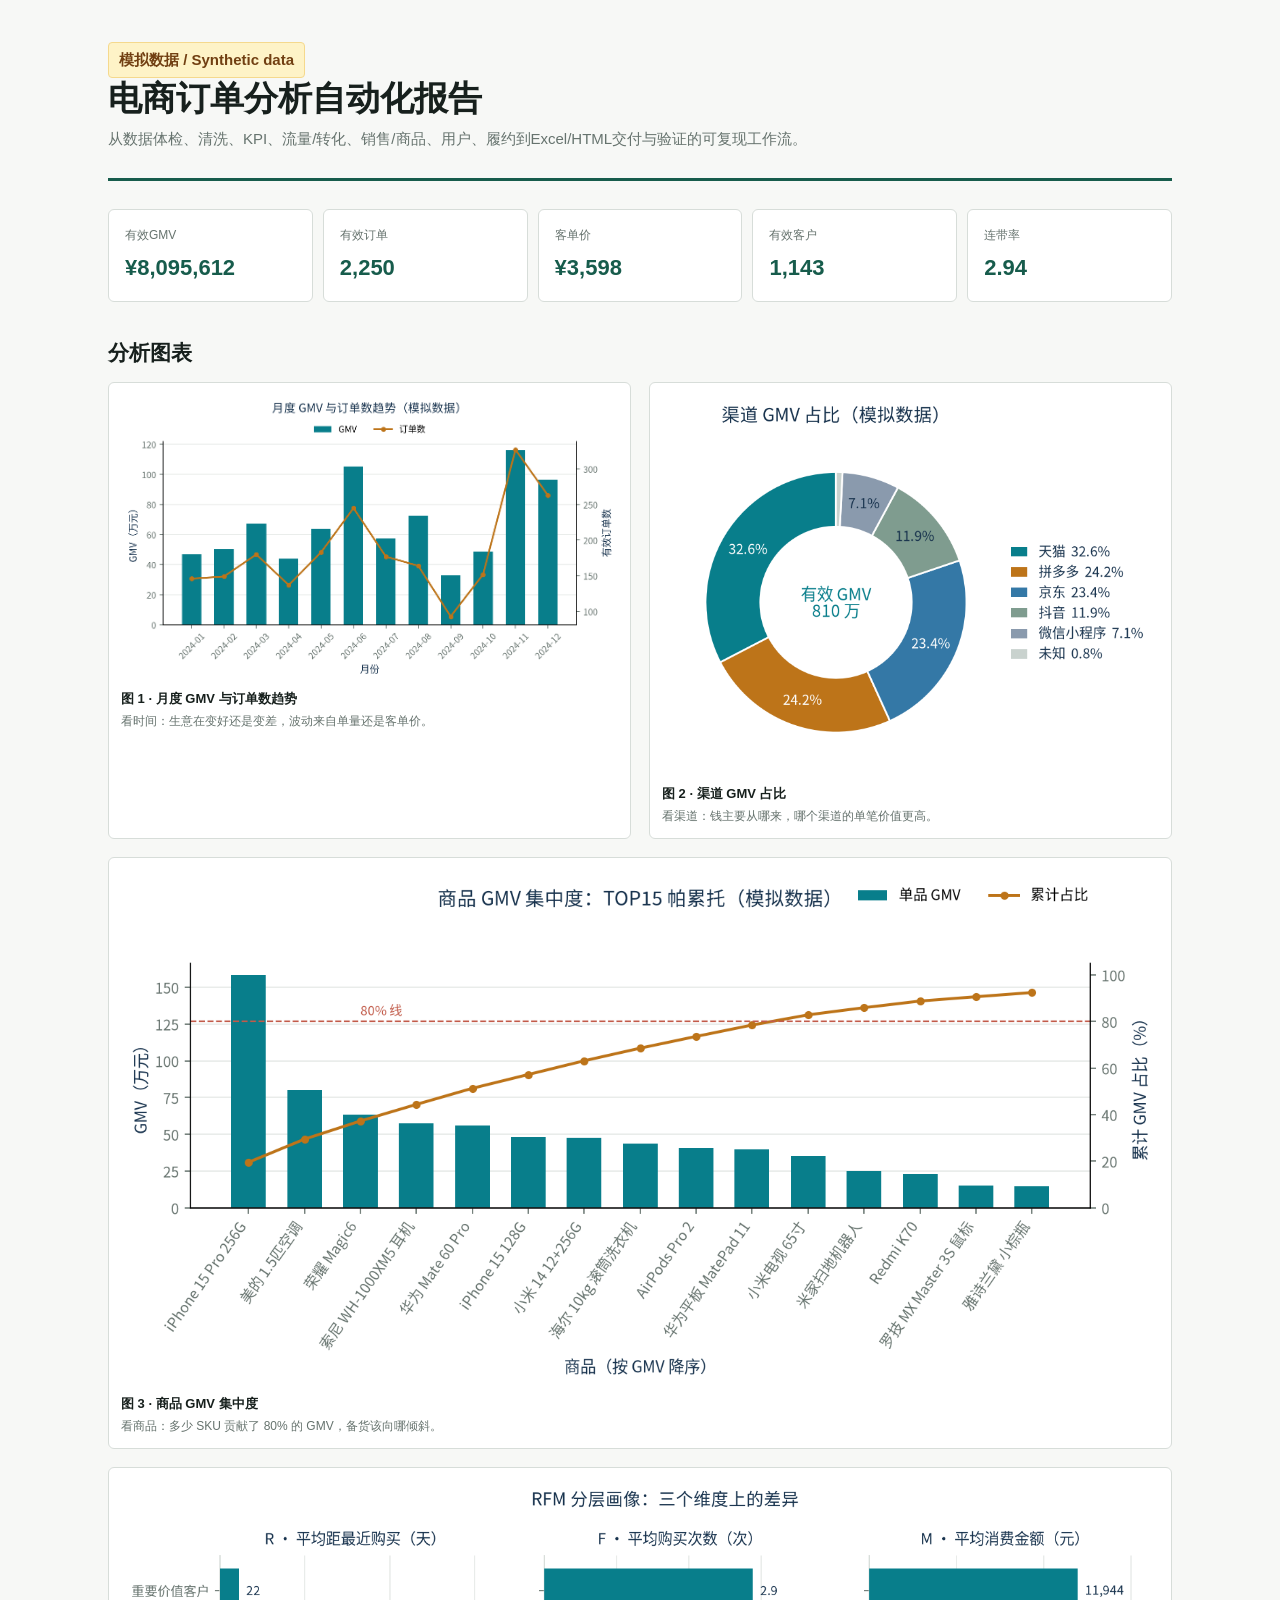
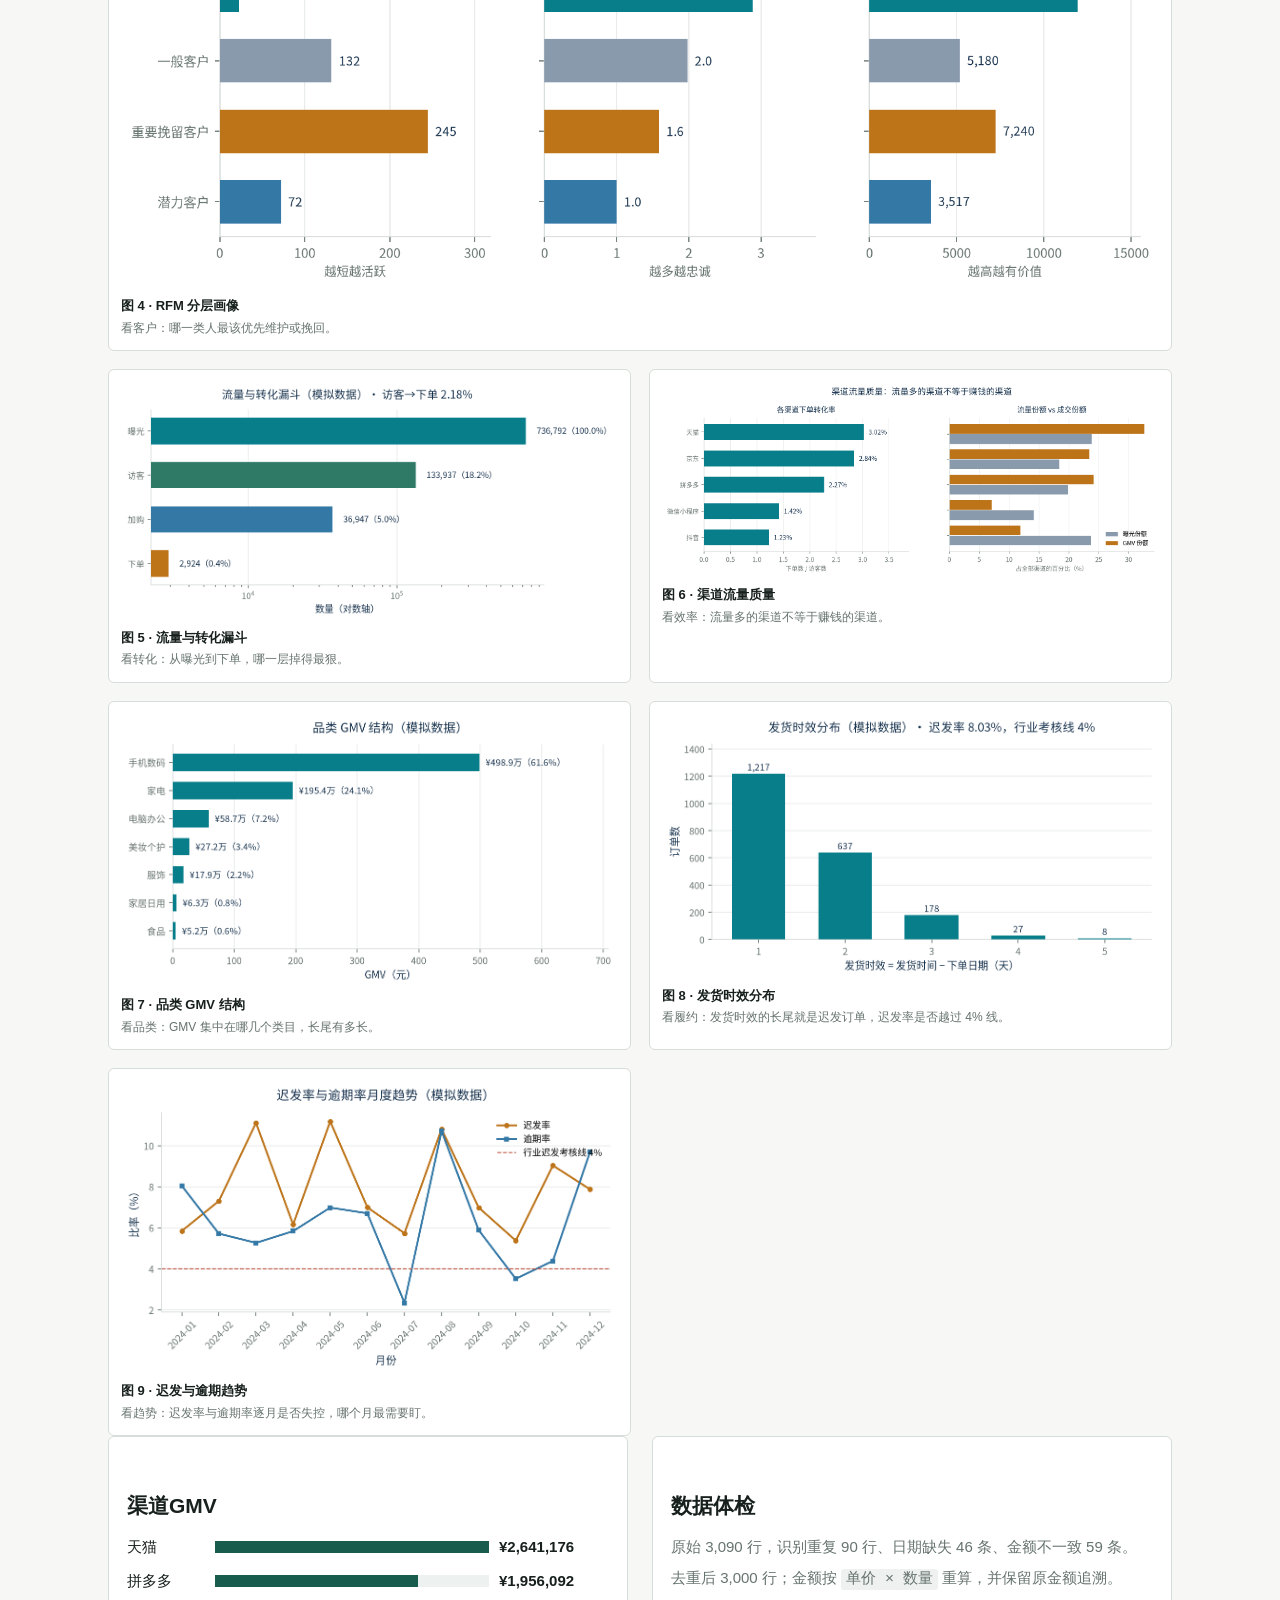
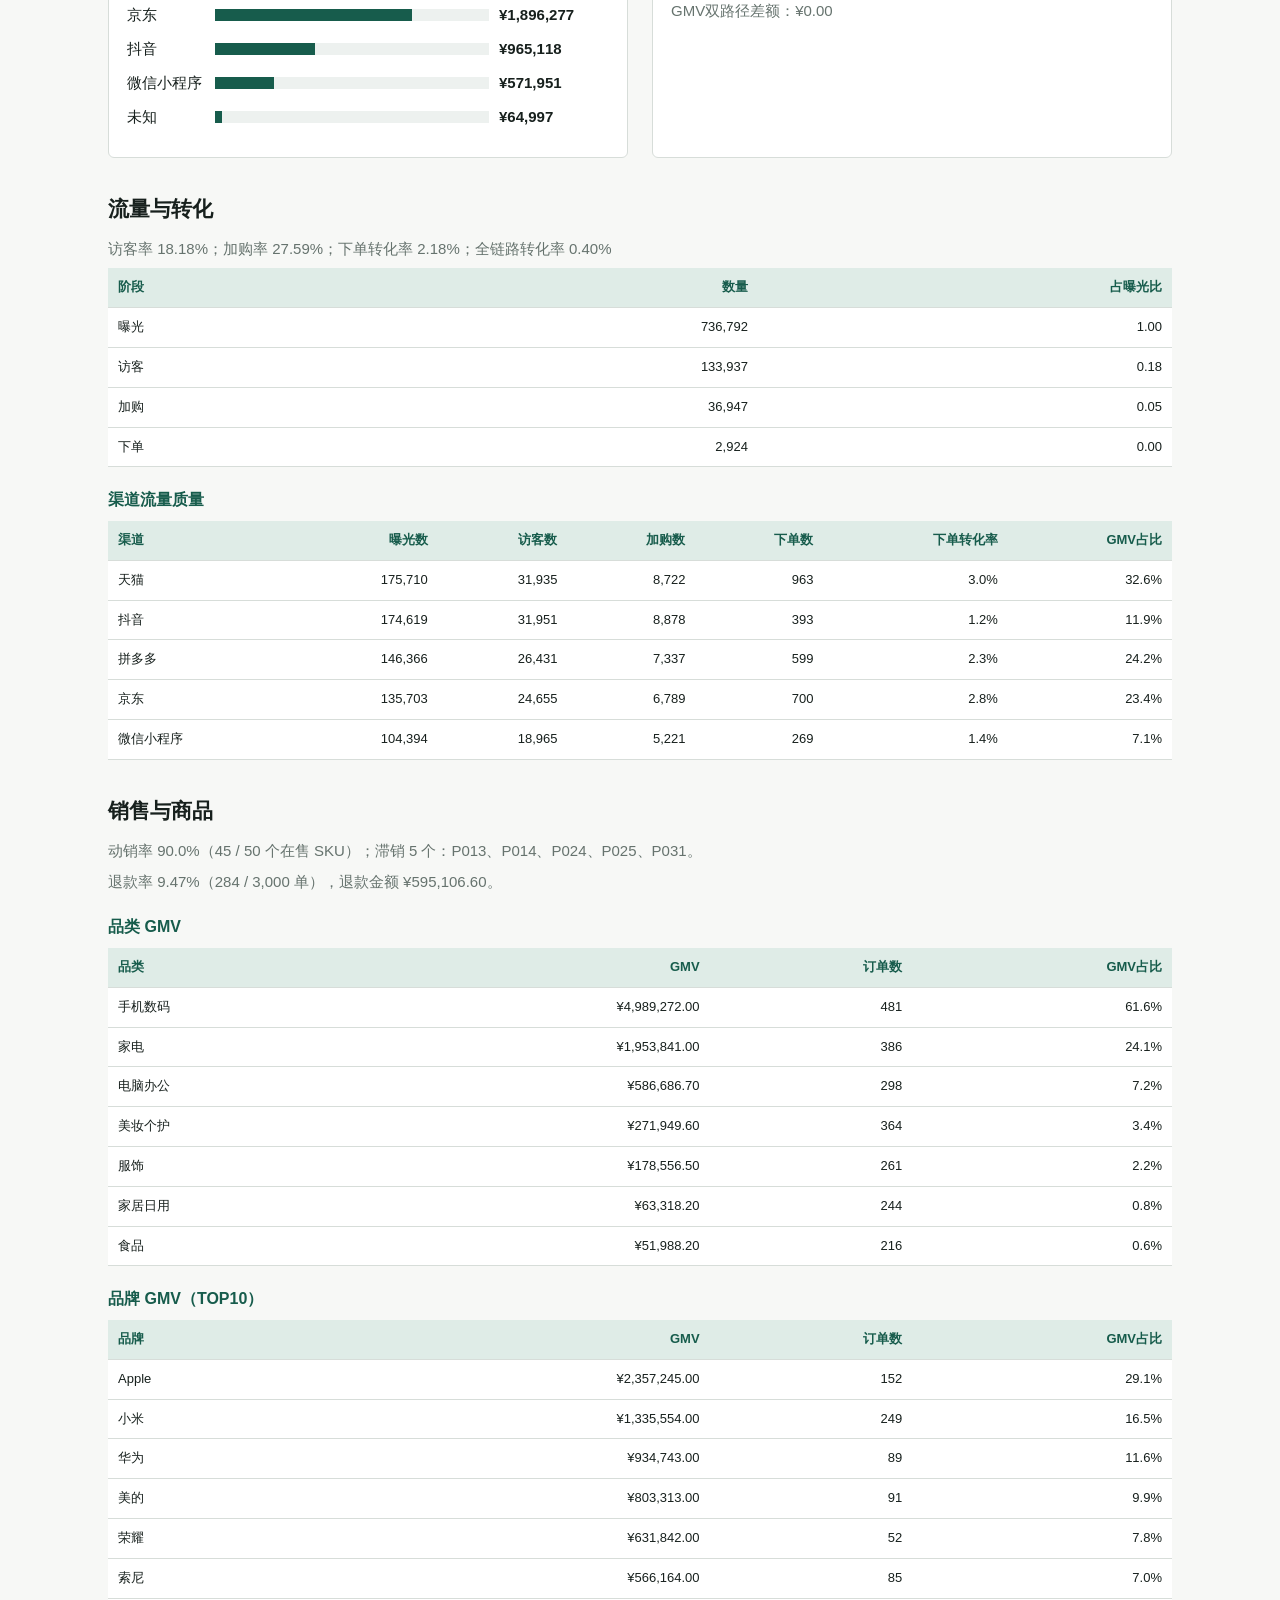
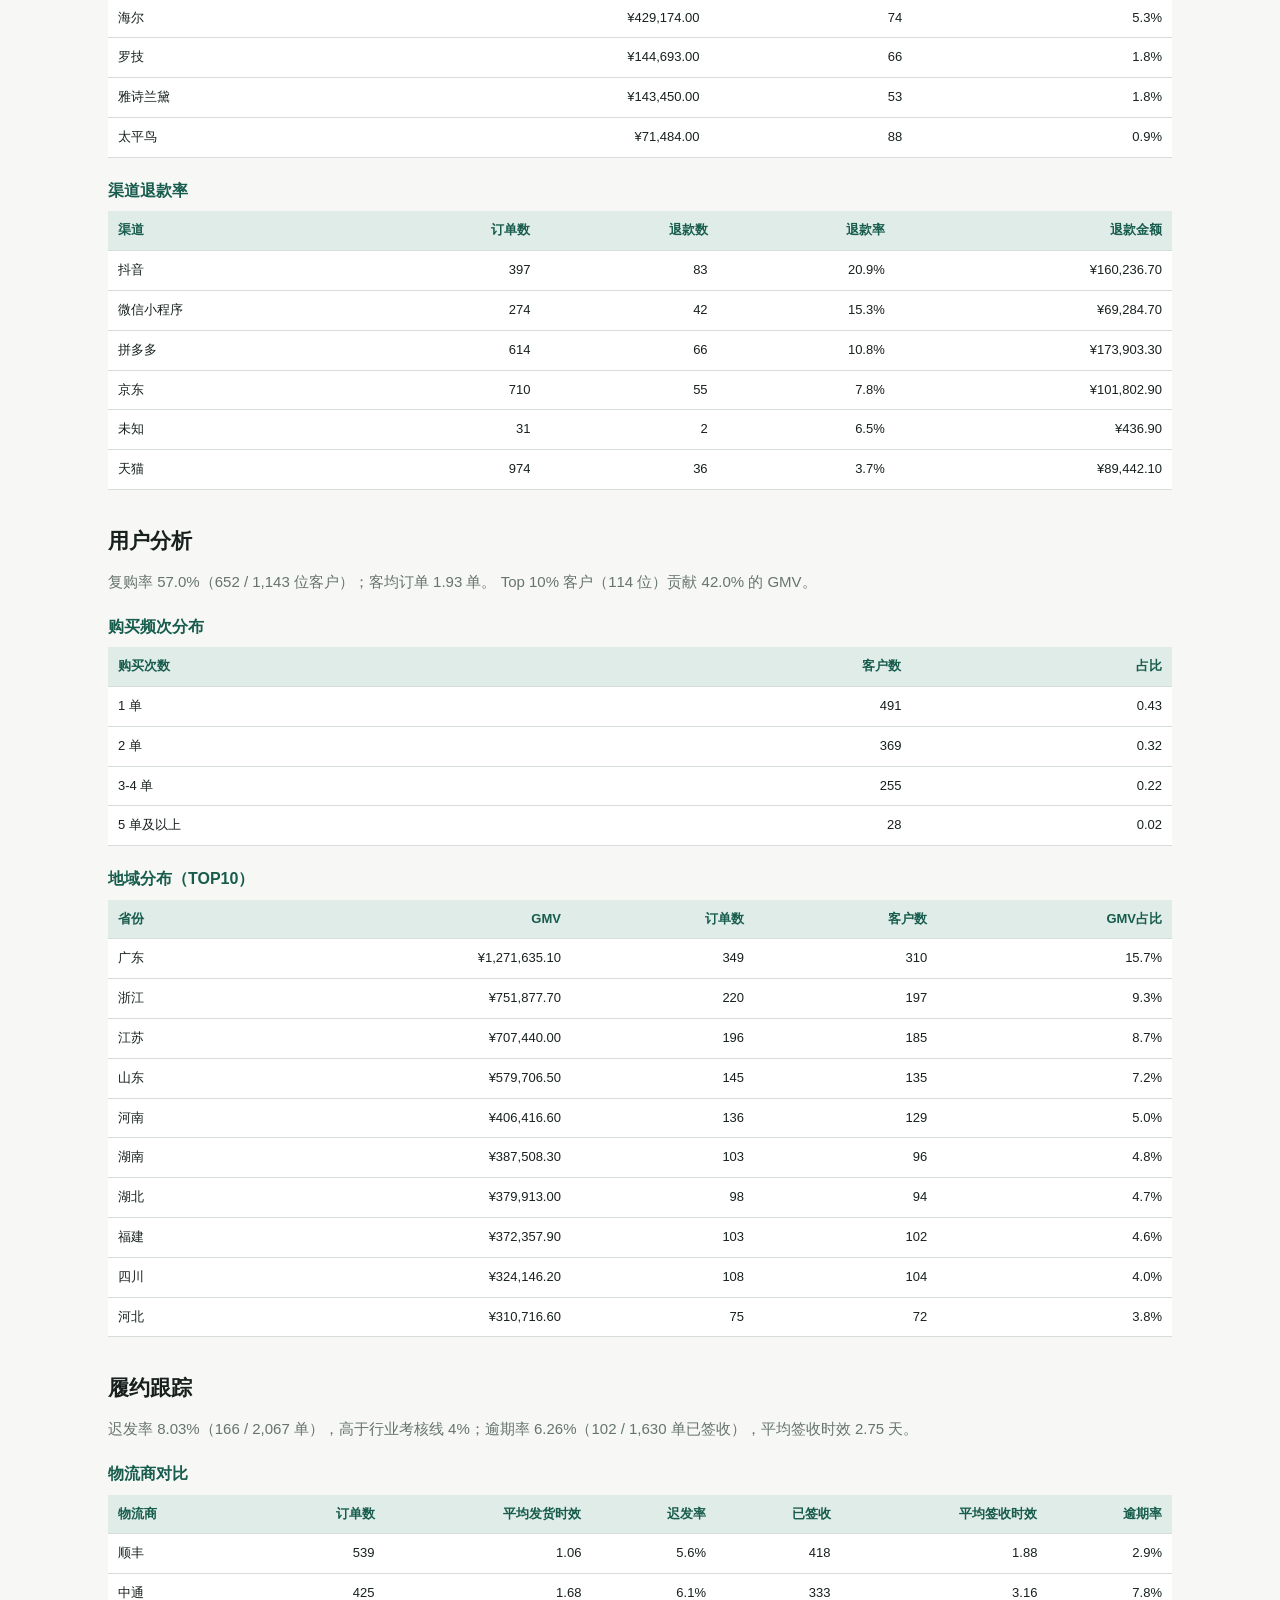
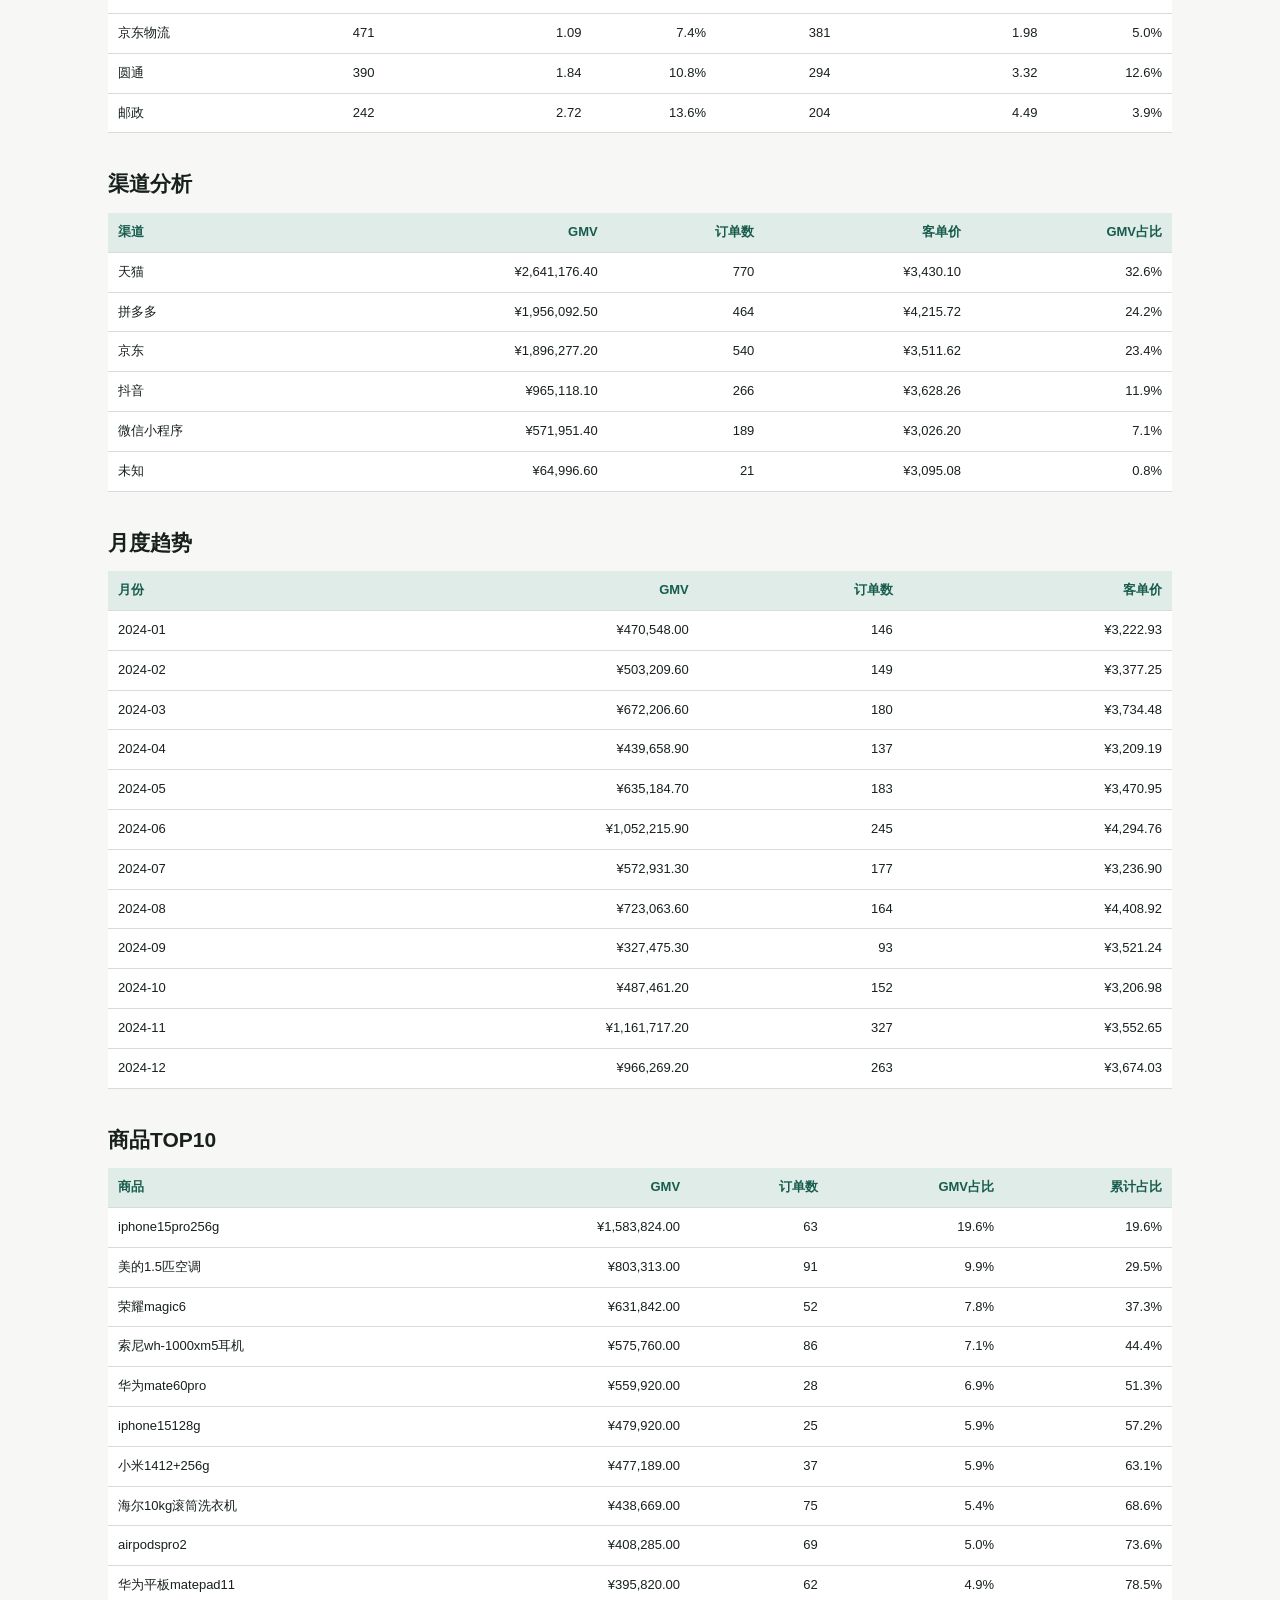
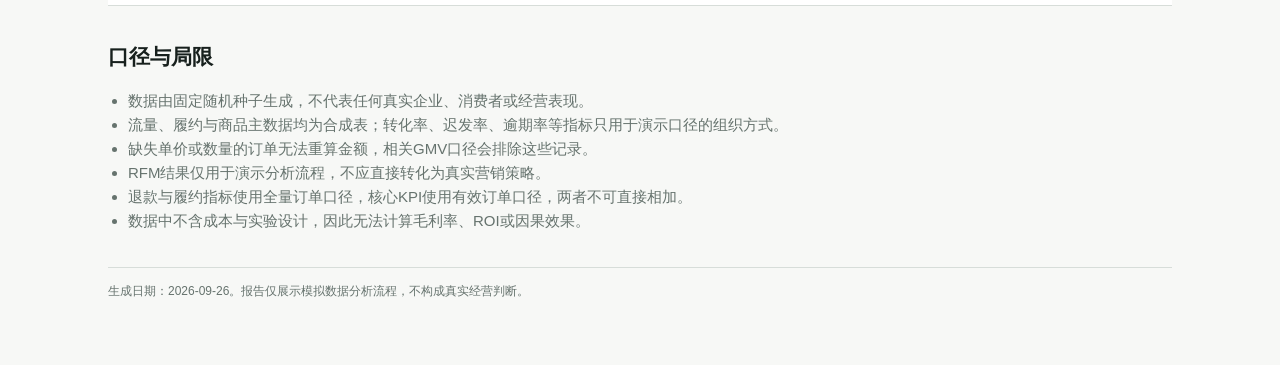
==== commit ad90b1ab: "docs: refresh demo report and figure previews" ====
--- a/artifacts/demo/report.html
+++ b/artifacts/demo/report.html
@@ -26,7 +26,7 @@
 <div class="kpi"><span>有效客户</span><strong>1,143</strong></div>
 <div class="kpi"><span>连带率</span><strong>2.94</strong></div>
 </section>
-<h2>分析图表</h2><section class="charts"><figure class="chart"><img src="[data-uri]" alt="图 1 · 月度 GMV 与订单数趋势"><figcaption><b>图 1 · 月度 GMV 与订单数趋势</b><span>看时间：生意在变好还是变差，波动来自单量还是客单价。</span></figcaption></figure><figure class="chart"><img src="[data-uri]" alt="图 2 · 渠道 GMV 占比"><figcaption><b>图 2 · 渠道 GMV 占比</b><span>看渠道：钱主要从哪来，哪个渠道的单笔价值更高。</span></figcaption></figure><figure class="chart wide"><img src="[data-uri]